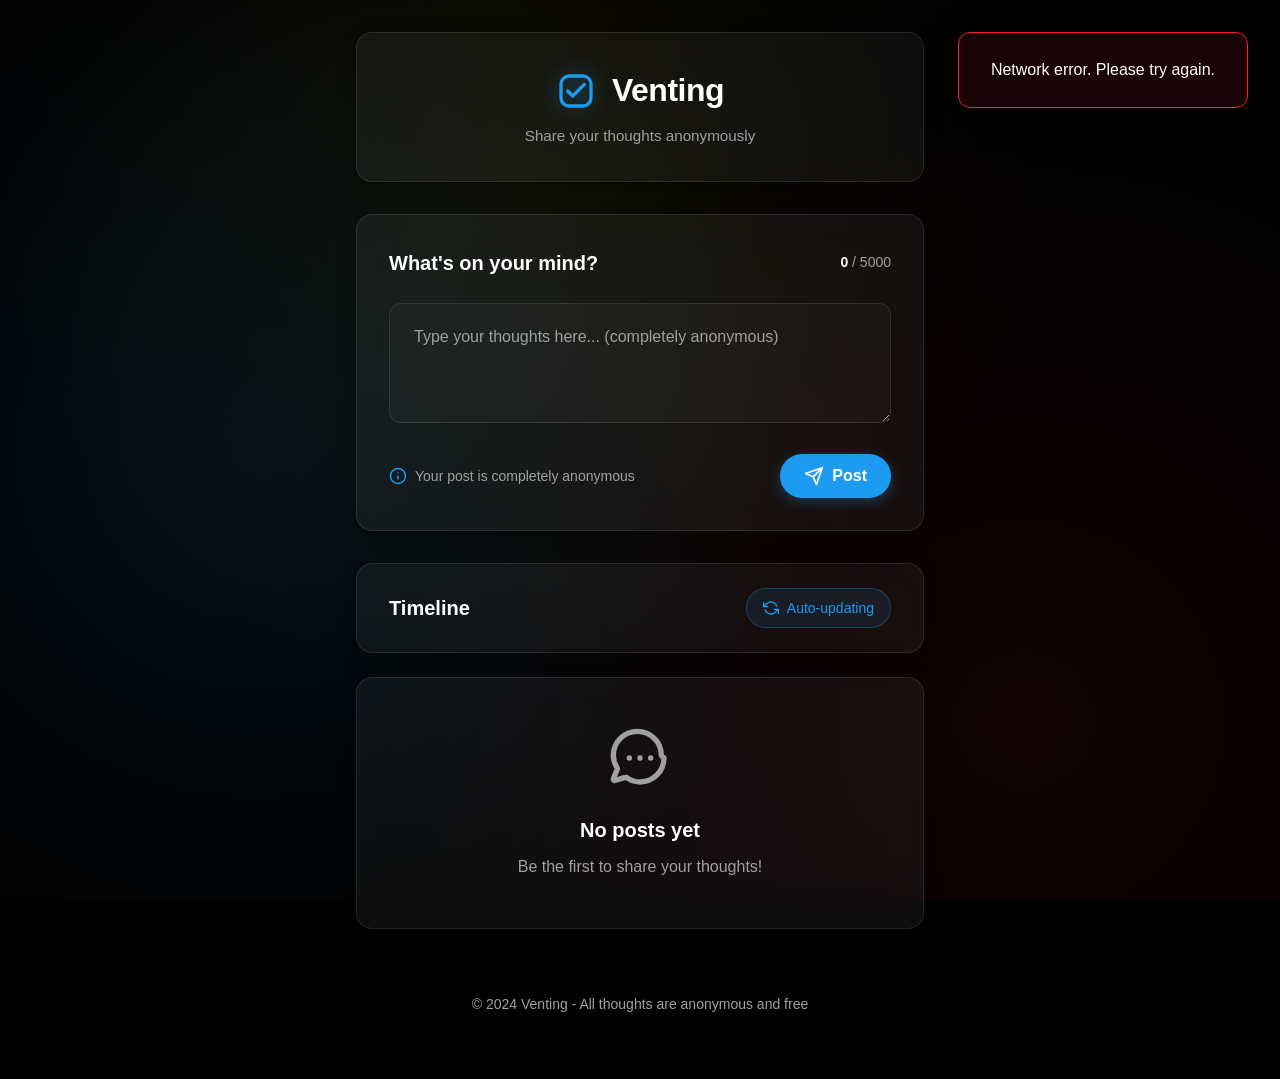
==== index.html @ 0ec2d6d7 "Build anonymous Twitter-like venting platform Implemented a complete anonymous microblogging platfor" ====
<!DOCTYPE html>
<html lang="en">
<head>
    <meta charset="UTF-8">
    <meta name="viewport" content="width=device-width, initial-scale=1.0">
    <meta name="description" content="Anonymous venting platform - Share your thoughts freely and anonymously">
    <title>Venting - Anonymous Thoughts</title>
    <link rel="stylesheet" href="style.css">
</head>
<body>
    <!-- Background gradient overlay -->
    <div class="bg-gradient"></div>

    <!-- Main container -->
    <div class="container">
        <!-- Header -->
        <header class="glass-panel header">
            <div class="header-content">
                <h1 class="logo">
                    <svg class="logo-icon" viewBox="0 0 24 24" fill="none" xmlns="http://www.w3.org/2000/svg">
                        <path d="M21 8V16C21 18.7614 18.7614 21 16 21H8C5.23858 21 3 18.7614 3 16V8C3 5.23858 5.23858 3 8 3H16C18.7614 3 21 5.23858 21 8Z" stroke="currentColor" stroke-width="2"/>
                        <path d="M7 12L10 15L17 8" stroke="currentColor" stroke-width="2" stroke-linecap="round" stroke-linejoin="round"/>
                    </svg>
                    Venting
                </h1>
                <p class="tagline">Share your thoughts anonymously</p>
            </div>
        </header>

        <!-- Post composer -->
        <div class="glass-panel composer">
            <div class="composer-header">
                <h2>What's on your mind?</h2>
                <span class="char-count"><span id="charCount">0</span> / 5000</span>
            </div>
            <textarea
                id="postContent"
                class="post-textarea"
                placeholder="Type your thoughts here... (completely anonymous)"
                maxlength="5000"
            ></textarea>
            <div class="composer-footer">
                <div class="post-info">
                    <svg class="info-icon" viewBox="0 0 24 24" fill="none">
                        <circle cx="12" cy="12" r="10" stroke="currentColor" stroke-width="2"/>
                        <path d="M12 16V12M12 8H12.01" stroke="currentColor" stroke-width="2" stroke-linecap="round"/>
                    </svg>
                    <span>Your post is completely anonymous</span>
                </div>
                <button id="postBtn" class="post-btn">
                    <svg class="btn-icon" viewBox="0 0 24 24" fill="none">
                        <path d="M22 2L11 13M22 2L15 22L11 13M22 2L2 9L11 13" stroke="currentColor" stroke-width="2" stroke-linecap="round" stroke-linejoin="round"/>
                    </svg>
                    Post
                </button>
            </div>
        </div>

        <!-- Timeline -->
        <div class="timeline">
            <div class="timeline-header glass-panel">
                <h2>Timeline</h2>
                <div class="auto-refresh">
                    <div class="refresh-indicator" id="refreshIndicator">
                        <svg class="refresh-icon" viewBox="0 0 24 24" fill="none">
                            <path d="M1 4V10H7M23 20V14H17M20.49 9C19.9828 7.56678 19.1209 6.28536 17.9845 5.27544C16.8482 4.26551 15.4745 3.55976 13.9917 3.22426C12.5089 2.88877 10.9652 2.93108 9.50481 3.34759C8.04437 3.76409 6.70772 4.54095 5.61 5.61L1 10M23 14L18.39 18.39C17.2923 19.4591 15.9556 20.2359 14.4952 20.6524C13.0348 21.0689 11.4911 21.1112 10.0083 20.7757C8.52547 20.4402 7.1518 19.7345 6.01547 18.7246C4.87913 17.7146 4.01717 16.4332 3.51 15" stroke="currentColor" stroke-width="2" stroke-linecap="round" stroke-linejoin="round"/>
                        </svg>
                        <span>Auto-updating</span>
                    </div>
                </div>
            </div>

            <!-- Posts container -->
            <div id="postsContainer" class="posts-container">
                <!-- Loading indicator -->
                <div class="loading" id="loading">
                    <div class="spinner"></div>
                    <p>Loading posts...</p>
                </div>
            </div>

            <!-- Pagination -->
            <div class="pagination glass-panel" id="pagination" style="display: none;">
                <button id="prevBtn" class="pagination-btn">
                    <svg viewBox="0 0 24 24" fill="none">
                        <path d="M15 18L9 12L15 6" stroke="currentColor" stroke-width="2" stroke-linecap="round" stroke-linejoin="round"/>
                    </svg>
                    Previous
                </button>
                <span class="page-info">
                    Page <span id="currentPage">1</span> of <span id="totalPages">1</span>
                </span>
                <button id="nextBtn" class="pagination-btn">
                    Next
                    <svg viewBox="0 0 24 24" fill="none">
                        <path d="M9 18L15 12L9 6" stroke="currentColor" stroke-width="2" stroke-linecap="round" stroke-linejoin="round"/>
                    </svg>
                </button>
            </div>
        </div>

        <!-- Footer -->
        <footer class="footer">
            <p>&copy; 2024 Venting - All thoughts are anonymous and free</p>
        </footer>
    </div>

    <!-- Notification -->
    <div id="notification" class="notification"></div>

    <script src="app.js"></script>
</body>
</html>
---- style.css ----
/* ========================================
   Venting - Anonymous Platform Styles
   Pure Black (#000000) with Glass Effects
   ======================================== */

/* CSS Variables */
:root {
    --color-bg: #000000;
    --color-text: #ffffff;
    --color-text-secondary: #a0a0a0;
    --color-primary: #1d9bf0;
    --color-primary-hover: #1a8cd8;
    --color-success: #00ba7c;
    --color-error: #f4212e;
    --color-warning: #ffd400;

    --glass-bg: rgba(255, 255, 255, 0.05);
    --glass-border: rgba(255, 255, 255, 0.1);
    --glass-hover: rgba(255, 255, 255, 0.08);

    --spacing-xs: 0.5rem;
    --spacing-sm: 1rem;
    --spacing-md: 1.5rem;
    --spacing-lg: 2rem;
    --spacing-xl: 3rem;

    --radius-sm: 8px;
    --radius-md: 12px;
    --radius-lg: 16px;
    --radius-xl: 24px;

    --shadow-sm: 0 2px 8px rgba(0, 0, 0, 0.3);
    --shadow-md: 0 4px 16px rgba(0, 0, 0, 0.4);
    --shadow-lg: 0 8px 32px rgba(0, 0, 0, 0.5);

    --transition: all 0.3s cubic-bezier(0.4, 0, 0.2, 1);
}

/* Reset & Base */
* {
    margin: 0;
    padding: 0;
    box-sizing: border-box;
}

html {
    font-size: 16px;
    scroll-behavior: smooth;
}

body {
    font-family: -apple-system, BlinkMacSystemFont, 'Segoe UI', 'Roboto', 'Oxygen',
        'Ubuntu', 'Cantarell', 'Fira Sans', 'Droid Sans', 'Helvetica Neue', sans-serif;
    -webkit-font-smoothing: antialiased;
    -moz-osx-font-smoothing: grayscale;
    background: var(--color-bg);
    color: var(--color-text);
    line-height: 1.6;
    overflow-x: hidden;
    min-height: 100vh;
}

/* Animated Background Gradient */
.bg-gradient {
    position: fixed;
    top: 0;
    left: 0;
    width: 100%;
    height: 100%;
    z-index: -1;
    background:
        radial-gradient(circle at 20% 50%, rgba(29, 155, 240, 0.1) 0%, transparent 50%),
        radial-gradient(circle at 80% 80%, rgba(244, 33, 46, 0.08) 0%, transparent 50%),
        radial-gradient(circle at 40% 20%, rgba(255, 212, 0, 0.06) 0%, transparent 50%);
    animation: gradientShift 15s ease infinite;
}

@keyframes gradientShift {
    0%, 100% {
        opacity: 1;
    }
    50% {
        opacity: 0.8;
    }
}

/* Container */
.container {
    max-width: 600px;
    margin: 0 auto;
    padding: var(--spacing-lg) var(--spacing-sm);
    position: relative;
    z-index: 1;
}

/* Glass Panel Effect */
.glass-panel {
    background: var(--glass-bg);
    backdrop-filter: blur(20px);
    -webkit-backdrop-filter: blur(20px);
    border: 1px solid var(--glass-border);
    border-radius: var(--radius-lg);
    box-shadow: var(--shadow-md);
    transition: var(--transition);
}

.glass-panel:hover {
    background: var(--glass-hover);
    border-color: rgba(255, 255, 255, 0.15);
}

/* Header */
.header {
    margin-bottom: var(--spacing-lg);
    padding: var(--spacing-lg);
    text-align: center;
}

.header-content {
    display: flex;
    flex-direction: column;
    align-items: center;
    gap: var(--spacing-xs);
}

.logo {
    display: flex;
    align-items: center;
    gap: var(--spacing-sm);
    font-size: 2rem;
    font-weight: 700;
    color: var(--color-text);
    letter-spacing: -0.5px;
}

.logo-icon {
    width: 40px;
    height: 40px;
    color: var(--color-primary);
    filter: drop-shadow(0 0 10px rgba(29, 155, 240, 0.5));
}

.tagline {
    color: var(--color-text-secondary);
    font-size: 0.95rem;
    margin: 0;
}

/* Composer */
.composer {
    margin-bottom: var(--spacing-lg);
    padding: var(--spacing-lg);
}

.composer-header {
    display: flex;
    justify-content: space-between;
    align-items: center;
    margin-bottom: var(--spacing-md);
}

.composer-header h2 {
    font-size: 1.25rem;
    font-weight: 600;
}

.char-count {
    font-size: 0.875rem;
    color: var(--color-text-secondary);
    font-variant-numeric: tabular-nums;
}

.char-count #charCount {
    color: var(--color-text);
    font-weight: 600;
}

.post-textarea {
    width: 100%;
    min-height: 120px;
    padding: var(--spacing-md);
    background: rgba(255, 255, 255, 0.03);
    border: 1px solid var(--glass-border);
    border-radius: var(--radius-md);
    color: var(--color-text);
    font-size: 1rem;
    font-family: inherit;
    resize: vertical;
    transition: var(--transition);
    margin-bottom: var(--spacing-md);
}

.post-textarea:focus {
    outline: none;
    border-color: var(--color-primary);
    background: rgba(255, 255, 255, 0.05);
    box-shadow: 0 0 0 3px rgba(29, 155, 240, 0.1);
}

.post-textarea::placeholder {
    color: var(--color-text-secondary);
}

.composer-footer {
    display: flex;
    justify-content: space-between;
    align-items: center;
    gap: var(--spacing-sm);
}

.post-info {
    display: flex;
    align-items: center;
    gap: var(--spacing-xs);
    color: var(--color-text-secondary);
    font-size: 0.875rem;
}

.info-icon {
    width: 18px;
    height: 18px;
    color: var(--color-primary);
}

.post-btn {
    display: flex;
    align-items: center;
    gap: var(--spacing-xs);
    padding: 0.75rem 1.5rem;
    background: var(--color-primary);
    color: white;
    border: none;
    border-radius: var(--radius-xl);
    font-size: 1rem;
    font-weight: 600;
    cursor: pointer;
    transition: var(--transition);
    box-shadow: 0 4px 14px rgba(29, 155, 240, 0.3);
}

.post-btn:hover:not(:disabled) {
    background: var(--color-primary-hover);
    transform: translateY(-2px);
    box-shadow: 0 6px 20px rgba(29, 155, 240, 0.4);
}

.post-btn:active:not(:disabled) {
    transform: translateY(0);
}

.post-btn:disabled {
    opacity: 0.5;
    cursor: not-allowed;
}

.btn-icon {
    width: 20px;
    height: 20px;
}

/* Timeline */
.timeline {
    margin-bottom: var(--spacing-lg);
}

.timeline-header {
    display: flex;
    justify-content: space-between;
    align-items: center;
    padding: var(--spacing-md) var(--spacing-lg);
    margin-bottom: var(--spacing-md);
}

.timeline-header h2 {
    font-size: 1.25rem;
    font-weight: 600;
}

.auto-refresh {
    display: flex;
    align-items: center;
}

.refresh-indicator {
    display: flex;
    align-items: center;
    gap: var(--spacing-xs);
    padding: 0.5rem 1rem;
    background: rgba(29, 155, 240, 0.1);
    border: 1px solid rgba(29, 155, 240, 0.3);
    border-radius: var(--radius-xl);
    font-size: 0.875rem;
    color: var(--color-primary);
}

.refresh-icon {
    width: 16px;
    height: 16px;
    animation: rotate 2s linear infinite;
}

@keyframes rotate {
    from {
        transform: rotate(0deg);
    }
    to {
        transform: rotate(360deg);
    }
}

/* Posts Container */
.posts-container {
    display: flex;
    flex-direction: column;
    gap: var(--spacing-md);
}

/* Post Card */
.post-card {
    padding: var(--spacing-lg);
    animation: slideIn 0.4s cubic-bezier(0.4, 0, 0.2, 1);
}

@keyframes slideIn {
    from {
        opacity: 0;
        transform: translateY(20px);
    }
    to {
        opacity: 1;
        transform: translateY(0);
    }
}

.post-header {
    display: flex;
    align-items: center;
    gap: var(--spacing-sm);
    margin-bottom: var(--spacing-md);
}

.post-avatar {
    width: 48px;
    height: 48px;
    border-radius: 50%;
    background: linear-gradient(135deg, var(--color-primary), var(--color-success));
    display: flex;
    align-items: center;
    justify-content: center;
    font-weight: 700;
    font-size: 1.25rem;
    box-shadow: 0 4px 12px rgba(29, 155, 240, 0.3);
}

.post-meta {
    flex: 1;
}

.post-author {
    font-weight: 600;
    font-size: 1rem;
    color: var(--color-text);
}

.post-time {
    font-size: 0.875rem;
    color: var(--color-text-secondary);
}

.post-content {
    font-size: 1rem;
    line-height: 1.6;
    color: var(--color-text);
    white-space: pre-wrap;
    word-wrap: break-word;
}

/* Loading */
.loading {
    display: flex;
    flex-direction: column;
    align-items: center;
    justify-content: center;
    padding: var(--spacing-xl);
    gap: var(--spacing-md);
}

.spinner {
    width: 48px;
    height: 48px;
    border: 4px solid rgba(255, 255, 255, 0.1);
    border-top-color: var(--color-primary);
    border-radius: 50%;
    animation: spin 1s linear infinite;
}

@keyframes spin {
    to {
        transform: rotate(360deg);
    }
}

.loading p {
    color: var(--color-text-secondary);
}

/* Empty State */
.empty-state {
    display: flex;
    flex-direction: column;
    align-items: center;
    justify-content: center;
    padding: var(--spacing-xl);
    text-align: center;
}

.empty-icon {
    width: 64px;
    height: 64px;
    color: var(--color-text-secondary);
    margin-bottom: var(--spacing-md);
}

.empty-state h3 {
    font-size: 1.25rem;
    margin-bottom: var(--spacing-xs);
    color: var(--color-text);
}

.empty-state p {
    color: var(--color-text-secondary);
}

/* Pagination */
.pagination {
    display: flex;
    justify-content: space-between;
    align-items: center;
    padding: var(--spacing-md) var(--spacing-lg);
    margin-top: var(--spacing-lg);
}

.pagination-btn {
    display: flex;
    align-items: center;
    gap: var(--spacing-xs);
    padding: 0.625rem 1.25rem;
    background: var(--glass-bg);
    border: 1px solid var(--glass-border);
    border-radius: var(--radius-xl);
    color: var(--color-text);
    font-size: 0.875rem;
    font-weight: 500;
    cursor: pointer;
    transition: var(--transition);
}

.pagination-btn svg {
    width: 18px;
    height: 18px;
}

.pagination-btn:hover:not(:disabled) {
    background: var(--glass-hover);
    border-color: var(--color-primary);
    color: var(--color-primary);
}

.pagination-btn:disabled {
    opacity: 0.4;
    cursor: not-allowed;
}

.page-info {
    font-size: 0.875rem;
    color: var(--color-text-secondary);
}

.page-info span {
    color: var(--color-text);
    font-weight: 600;
}

/* Footer */
.footer {
    text-align: center;
    padding: var(--spacing-lg);
    color: var(--color-text-secondary);
    font-size: 0.875rem;
}

/* Notification */
.notification {
    position: fixed;
    top: var(--spacing-lg);
    right: var(--spacing-lg);
    padding: var(--spacing-md) var(--spacing-lg);
    background: var(--glass-bg);
    backdrop-filter: blur(20px);
    -webkit-backdrop-filter: blur(20px);
    border: 1px solid var(--glass-border);
    border-radius: var(--radius-md);
    box-shadow: var(--shadow-lg);
    color: var(--color-text);
    font-weight: 500;
    z-index: 1000;
    opacity: 0;
    transform: translateX(400px);
    transition: var(--transition);
    max-width: 320px;
}

.notification.show {
    opacity: 1;
    transform: translateX(0);
}

.notification.success {
    border-color: var(--color-success);
    background: rgba(0, 186, 124, 0.1);
}

.notification.error {
    border-color: var(--color-error);
    background: rgba(244, 33, 46, 0.1);
}

/* Responsive Design */
@media (max-width: 640px) {
    :root {
        font-size: 14px;
    }

    .container {
        padding: var(--spacing-md) var(--spacing-xs);
    }

    .composer,
    .glass-panel {
        padding: var(--spacing-md);
    }

    .composer-footer {
        flex-direction: column;
        align-items: stretch;
    }

    .post-info {
        justify-content: center;
    }

    .post-btn {
        width: 100%;
        justify-content: center;
    }

    .pagination {
        flex-direction: column;
        gap: var(--spacing-sm);
    }

    .pagination-btn {
        width: 100%;
        justify-content: center;
    }

    .notification {
        right: var(--spacing-xs);
        left: var(--spacing-xs);
        max-width: none;
    }
}

/* Scrollbar Styling */
::-webkit-scrollbar {
    width: 8px;
}

::-webkit-scrollbar-track {
    background: rgba(255, 255, 255, 0.05);
}

::-webkit-scrollbar-thumb {
    background: rgba(255, 255, 255, 0.2);
    border-radius: 4px;
}

::-webkit-scrollbar-thumb:hover {
    background: rgba(255, 255, 255, 0.3);
}

/* Selection */
::selection {
    background: rgba(29, 155, 240, 0.3);
    color: var(--color-text);
}
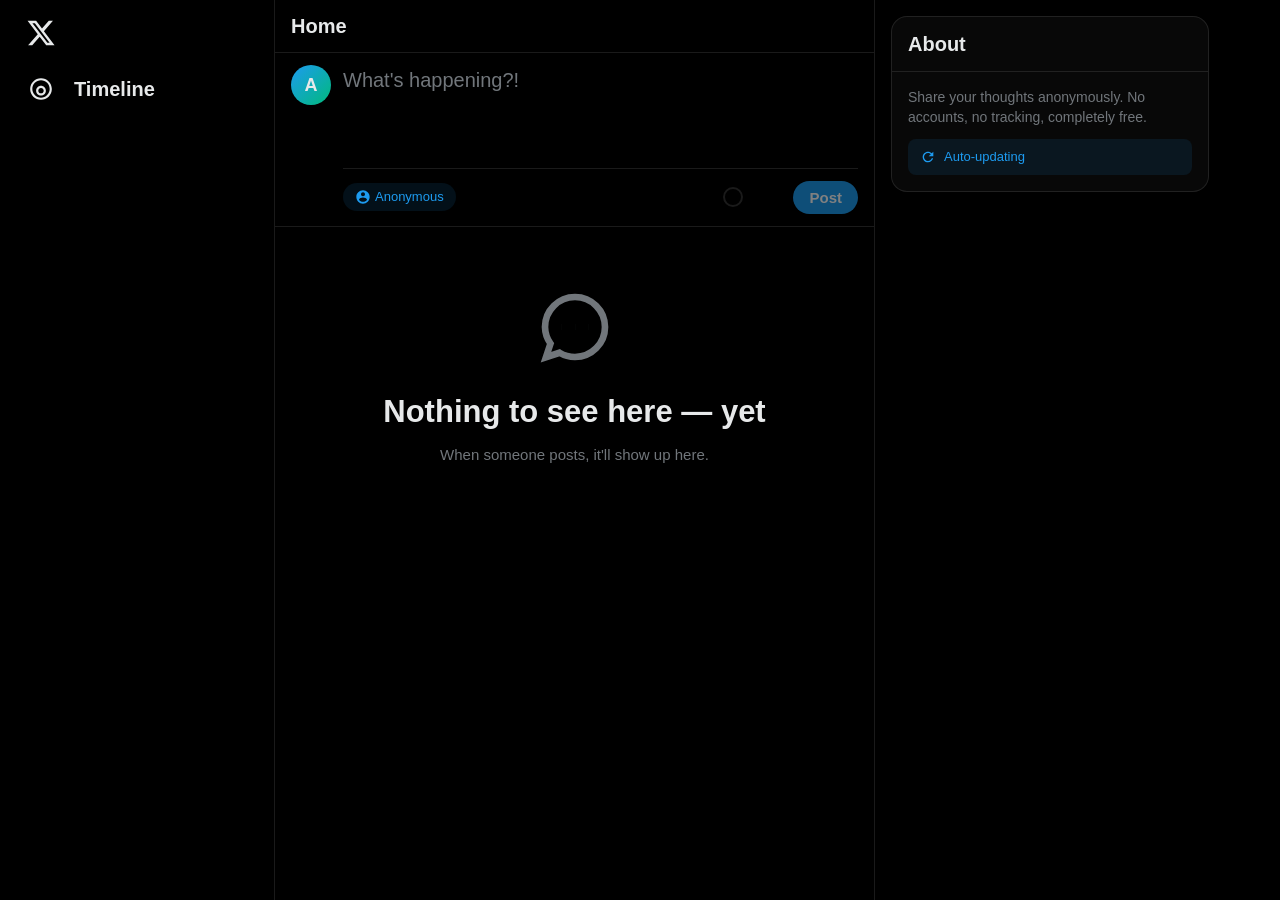
==== commit 2006fddf: "Redesign UI to match Twitter/X layout Complete UI overhaul to closely resemble Twitter/X interface: " ====
--- a/index.html
+++ b/index.html
@@ -4,105 +4,115 @@
     <meta charset="UTF-8">
     <meta name="viewport" content="width=device-width, initial-scale=1.0">
     <meta name="description" content="Anonymous venting platform - Share your thoughts freely and anonymously">
-    <title>Venting - Anonymous Thoughts</title>
+    <title>Venting</title>
     <link rel="stylesheet" href="style.css">
 </head>
 <body>
-    <!-- Background gradient overlay -->
-    <div class="bg-gradient"></div>
+    <!-- Main Layout -->
+    <div class="layout">
+        <!-- Left Sidebar -->
+        <aside class="sidebar">
+            <div class="sidebar-content">
+                <div class="logo">
+                    <svg viewBox="0 0 24 24" fill="currentColor">
+                        <path d="M18.244 2.25h3.308l-7.227 8.26 8.502 11.24H16.17l-5.214-6.817L4.99 21.75H1.68l7.73-8.835L1.254 2.25H8.08l4.713 6.231zm-1.161 17.52h1.833L7.084 4.126H5.117z"/>
+                    </svg>
+                </div>
+                <nav class="nav">
+                    <a href="#" class="nav-item active">
+                        <svg viewBox="0 0 24 24" fill="currentColor">
+                            <path d="M12 9c-2.49 0-4.5 2.01-4.5 4.5S9.51 18 12 18s4.5-2.01 4.5-4.5S14.49 9 12 9zm0 7c-1.38 0-2.5-1.12-2.5-2.5S10.62 11 12 11s2.5 1.12 2.5 2.5S13.38 16 12 16z"/><path d="M12 2C6.48 2 2 6.48 2 12s4.48 10 10 10 10-4.48 10-10S17.52 2 12 2zm0 18c-4.41 0-8-3.59-8-8s3.59-8 8-8 8 3.59 8 8-3.59 8-8 8z"/>
+                        </svg>
+                        <span>Timeline</span>
+                    </a>
+                </nav>
+            </div>
+        </aside>
 
-    <!-- Main container -->
-    <div class="container">
-        <!-- Header -->
-        <header class="glass-panel header">
-            <div class="header-content">
-                <h1 class="logo">
-                    <svg class="logo-icon" viewBox="0 0 24 24" fill="none" xmlns="http://www.w3.org/2000/svg">
-                        <path d="M21 8V16C21 18.7614 18.7614 21 16 21H8C5.23858 21 3 18.7614 3 16V8C3 5.23858 5.23858 3 8 3H16C18.7614 3 21 5.23858 21 8Z" stroke="currentColor" stroke-width="2"/>
-                        <path d="M7 12L10 15L17 8" stroke="currentColor" stroke-width="2" stroke-linecap="round" stroke-linejoin="round"/>
+        <!-- Main Content -->
+        <main class="main">
+            <!-- Header -->
+            <div class="main-header">
+                <h1>Home</h1>
+            </div>
+
+            <!-- Compose -->
+            <div class="compose">
+                <div class="compose-avatar">
+                    <div class="avatar">A</div>
+                </div>
+                <div class="compose-content">
+                    <textarea
+                        id="postContent"
+                        placeholder="What's happening?!"
+                        maxlength="5000"
+                    ></textarea>
+                    <div class="compose-footer">
+                        <div class="compose-actions">
+                            <span class="anonymous-badge">
+                                <svg viewBox="0 0 24 24" fill="currentColor">
+                                    <path d="M12 2C6.48 2 2 6.48 2 12s4.48 10 10 10 10-4.48 10-10S17.52 2 12 2zm0 3c1.66 0 3 1.34 3 3s-1.34 3-3 3-3-1.34-3-3 1.34-3 3-3zm0 14.2c-2.5 0-4.71-1.28-6-3.22.03-1.99 4-3.08 6-3.08 1.99 0 5.97 1.09 6 3.08-1.29 1.94-3.5 3.22-6 3.22z"/>
+                                </svg>
+                                Anonymous
+                            </span>
+                        </div>
+                        <div class="compose-submit">
+                            <span class="char-counter">
+                                <svg class="circle-progress" viewBox="0 0 20 20">
+                                    <circle class="circle-bg" cx="10" cy="10" r="9"></circle>
+                                    <circle class="circle-bar" cx="10" cy="10" r="9" id="progressCircle"></circle>
+                                </svg>
+                                <span id="charCount" class="count-text"></span>
+                            </span>
+                            <button id="postBtn" class="post-btn" disabled>Post</button>
+                        </div>
+                    </div>
+                </div>
+            </div>
+
+            <!-- Timeline -->
+            <div id="postsContainer" class="posts">
+                <!-- Loading -->
+                <div class="loading" id="loading">
+                    <div class="spinner"></div>
+                </div>
+            </div>
+
+            <!-- Pagination -->
+            <div class="pagination" id="pagination" style="display: none;">
+                <button id="prevBtn" class="pagination-btn" disabled>
+                    <svg viewBox="0 0 24 24" fill="currentColor">
+                        <path d="M15.41 7.41L14 6l-6 6 6 6 1.41-1.41L10.83 12z"/>
                     </svg>
-                    Venting
-                </h1>
-                <p class="tagline">Share your thoughts anonymously</p>
-            </div>
-        </header>
-
-        <!-- Post composer -->
-        <div class="glass-panel composer">
-            <div class="composer-header">
-                <h2>What's on your mind?</h2>
-                <span class="char-count"><span id="charCount">0</span> / 5000</span>
-            </div>
-            <textarea
-                id="postContent"
-                class="post-textarea"
-                placeholder="Type your thoughts here... (completely anonymous)"
-                maxlength="5000"
-            ></textarea>
-            <div class="composer-footer">
-                <div class="post-info">
-                    <svg class="info-icon" viewBox="0 0 24 24" fill="none">
-                        <circle cx="12" cy="12" r="10" stroke="currentColor" stroke-width="2"/>
-                        <path d="M12 16V12M12 8H12.01" stroke="currentColor" stroke-width="2" stroke-linecap="round"/>
+                    Previous
+                </button>
+                <span class="page-info">
+                    <span id="currentPage">1</span> / <span id="totalPages">1</span>
+                </span>
+                <button id="nextBtn" class="pagination-btn">
+                    Next
+                    <svg viewBox="0 0 24 24" fill="currentColor">
+                        <path d="M10 6L8.59 7.41 13.17 12l-4.58 4.59L10 18l6-6z"/>
                     </svg>
-                    <span>Your post is completely anonymous</span>
-                </div>
-                <button id="postBtn" class="post-btn">
-                    <svg class="btn-icon" viewBox="0 0 24 24" fill="none">
-                        <path d="M22 2L11 13M22 2L15 22L11 13M22 2L2 9L11 13" stroke="currentColor" stroke-width="2" stroke-linecap="round" stroke-linejoin="round"/>
-                    </svg>
-                    Post
                 </button>
             </div>
-        </div>
+        </main>
 
-        <!-- Timeline -->
-        <div class="timeline">
-            <div class="timeline-header glass-panel">
-                <h2>Timeline</h2>
-                <div class="auto-refresh">
-                    <div class="refresh-indicator" id="refreshIndicator">
-                        <svg class="refresh-icon" viewBox="0 0 24 24" fill="none">
-                            <path d="M1 4V10H7M23 20V14H17M20.49 9C19.9828 7.56678 19.1209 6.28536 17.9845 5.27544C16.8482 4.26551 15.4745 3.55976 13.9917 3.22426C12.5089 2.88877 10.9652 2.93108 9.50481 3.34759C8.04437 3.76409 6.70772 4.54095 5.61 5.61L1 10M23 14L18.39 18.39C17.2923 19.4591 15.9556 20.2359 14.4952 20.6524C13.0348 21.0689 11.4911 21.1112 10.0083 20.7757C8.52547 20.4402 7.1518 19.7345 6.01547 18.7246C4.87913 17.7146 4.01717 16.4332 3.51 15" stroke="currentColor" stroke-width="2" stroke-linecap="round" stroke-linejoin="round"/>
+        <!-- Right Sidebar -->
+        <aside class="widgets">
+            <div class="widget">
+                <div class="widget-header">About</div>
+                <div class="widget-content">
+                    <p>Share your thoughts anonymously. No accounts, no tracking, completely free.</p>
+                    <div class="auto-refresh-indicator">
+                        <svg class="refresh-icon" viewBox="0 0 24 24" fill="currentColor">
+                            <path d="M17.65 6.35C16.2 4.9 14.21 4 12 4c-4.42 0-7.99 3.58-7.99 8s3.57 8 7.99 8c3.73 0 6.84-2.55 7.73-6h-2.08c-.82 2.33-3.04 4-5.65 4-3.31 0-6-2.69-6-6s2.69-6 6-6c1.66 0 3.14.69 4.22 1.78L13 11h7V4l-2.35 2.35z"/>
                         </svg>
                         <span>Auto-updating</span>
                     </div>
                 </div>
             </div>
-
-            <!-- Posts container -->
-            <div id="postsContainer" class="posts-container">
-                <!-- Loading indicator -->
-                <div class="loading" id="loading">
-                    <div class="spinner"></div>
-                    <p>Loading posts...</p>
-                </div>
-            </div>
-
-            <!-- Pagination -->
-            <div class="pagination glass-panel" id="pagination" style="display: none;">
-                <button id="prevBtn" class="pagination-btn">
-                    <svg viewBox="0 0 24 24" fill="none">
-                        <path d="M15 18L9 12L15 6" stroke="currentColor" stroke-width="2" stroke-linecap="round" stroke-linejoin="round"/>
-                    </svg>
-                    Previous
-                </button>
-                <span class="page-info">
-                    Page <span id="currentPage">1</span> of <span id="totalPages">1</span>
-                </span>
-                <button id="nextBtn" class="pagination-btn">
-                    Next
-                    <svg viewBox="0 0 24 24" fill="none">
-                        <path d="M9 18L15 12L9 6" stroke="currentColor" stroke-width="2" stroke-linecap="round" stroke-linejoin="round"/>
-                    </svg>
-                </button>
-            </div>
-        </div>
-
-        <!-- Footer -->
-        <footer class="footer">
-            <p>&copy; 2024 Venting - All thoughts are anonymous and free</p>
-        </footer>
+        </aside>
     </div>
 
     <!-- Notification -->
--- a/style.css
+++ b/style.css
@@ -1,251 +1,285 @@
 /* ========================================
-   Venting - Anonymous Platform Styles
+   Venting - Twitter/X Clone Styles
    Pure Black (#000000) with Glass Effects
    ======================================== */
 
-/* CSS Variables */
-:root {
-    --color-bg: #000000;
-    --color-text: #ffffff;
-    --color-text-secondary: #a0a0a0;
-    --color-primary: #1d9bf0;
-    --color-primary-hover: #1a8cd8;
-    --color-success: #00ba7c;
-    --color-error: #f4212e;
-    --color-warning: #ffd400;
-
-    --glass-bg: rgba(255, 255, 255, 0.05);
-    --glass-border: rgba(255, 255, 255, 0.1);
-    --glass-hover: rgba(255, 255, 255, 0.08);
-
-    --spacing-xs: 0.5rem;
-    --spacing-sm: 1rem;
-    --spacing-md: 1.5rem;
-    --spacing-lg: 2rem;
-    --spacing-xl: 3rem;
-
-    --radius-sm: 8px;
-    --radius-md: 12px;
-    --radius-lg: 16px;
-    --radius-xl: 24px;
-
-    --shadow-sm: 0 2px 8px rgba(0, 0, 0, 0.3);
-    --shadow-md: 0 4px 16px rgba(0, 0, 0, 0.4);
-    --shadow-lg: 0 8px 32px rgba(0, 0, 0, 0.5);
-
-    --transition: all 0.3s cubic-bezier(0.4, 0, 0.2, 1);
-}
-
-/* Reset & Base */
 * {
     margin: 0;
     padding: 0;
     box-sizing: border-box;
 }
 
-html {
-    font-size: 16px;
-    scroll-behavior: smooth;
-}
-
-body {
-    font-family: -apple-system, BlinkMacSystemFont, 'Segoe UI', 'Roboto', 'Oxygen',
-        'Ubuntu', 'Cantarell', 'Fira Sans', 'Droid Sans', 'Helvetica Neue', sans-serif;
-    -webkit-font-smoothing: antialiased;
-    -moz-osx-font-smoothing: grayscale;
-    background: var(--color-bg);
-    color: var(--color-text);
-    line-height: 1.6;
+:root {
+    --bg-primary: #000000;
+    --bg-secondary: rgba(255, 255, 255, 0.03);
+    --border-color: rgba(255, 255, 255, 0.1);
+    --text-primary: #e7e9ea;
+    --text-secondary: #71767b;
+    --accent: #1d9bf0;
+    --accent-hover: #1a8cd8;
+    --hover-bg: rgba(255, 255, 255, 0.05);
+}
+
+html, body {
+    font-family: -apple-system, BlinkMacSystemFont, "Segoe UI", Roboto, Helvetica, Arial, sans-serif;
+    font-size: 15px;
+    background: var(--bg-primary);
+    color: var(--text-primary);
+    line-height: 1.5;
     overflow-x: hidden;
+}
+
+/* ========================================
+   LAYOUT
+   ======================================== */
+
+.layout {
+    display: flex;
     min-height: 100vh;
-}
-
-/* Animated Background Gradient */
-.bg-gradient {
-    position: fixed;
+    max-width: 1280px;
+    margin: 0 auto;
+}
+
+/* ========================================
+   LEFT SIDEBAR
+   ======================================== */
+
+.sidebar {
+    width: 275px;
+    padding: 0 12px;
+    position: sticky;
     top: 0;
-    left: 0;
-    width: 100%;
-    height: 100%;
-    z-index: -1;
-    background:
-        radial-gradient(circle at 20% 50%, rgba(29, 155, 240, 0.1) 0%, transparent 50%),
-        radial-gradient(circle at 80% 80%, rgba(244, 33, 46, 0.08) 0%, transparent 50%),
-        radial-gradient(circle at 40% 20%, rgba(255, 212, 0, 0.06) 0%, transparent 50%);
-    animation: gradientShift 15s ease infinite;
-}
-
-@keyframes gradientShift {
-    0%, 100% {
-        opacity: 1;
-    }
-    50% {
-        opacity: 0.8;
-    }
-}
-
-/* Container */
-.container {
+    height: 100vh;
+    display: flex;
+    flex-direction: column;
+    border-right: 1px solid var(--border-color);
+}
+
+.sidebar-content {
+    padding: 4px 0;
+}
+
+.logo {
+    width: 50px;
+    height: 50px;
+    display: flex;
+    align-items: center;
+    justify-content: center;
+    border-radius: 50%;
+    margin: 4px;
+    transition: background-color 0.2s;
+}
+
+.logo:hover {
+    background: var(--hover-bg);
+}
+
+.logo svg {
+    width: 30px;
+    height: 30px;
+    color: var(--text-primary);
+}
+
+.nav {
+    margin-top: 4px;
+}
+
+.nav-item {
+    display: flex;
+    align-items: center;
+    padding: 12px 16px;
+    margin: 2px 0;
+    border-radius: 9999px;
+    text-decoration: none;
+    color: var(--text-primary);
+    font-size: 20px;
+    font-weight: 400;
+    transition: background-color 0.2s;
+    cursor: pointer;
+}
+
+.nav-item:hover {
+    background: var(--hover-bg);
+}
+
+.nav-item svg {
+    width: 26px;
+    height: 26px;
+    margin-right: 20px;
+}
+
+.nav-item.active {
+    font-weight: 700;
+}
+
+/* ========================================
+   MAIN CONTENT
+   ======================================== */
+
+.main {
+    flex: 1;
     max-width: 600px;
-    margin: 0 auto;
-    padding: var(--spacing-lg) var(--spacing-sm);
-    position: relative;
-    z-index: 1;
-}
-
-/* Glass Panel Effect */
-.glass-panel {
-    background: var(--glass-bg);
-    backdrop-filter: blur(20px);
-    -webkit-backdrop-filter: blur(20px);
-    border: 1px solid var(--glass-border);
-    border-radius: var(--radius-lg);
-    box-shadow: var(--shadow-md);
-    transition: var(--transition);
-}
-
-.glass-panel:hover {
-    background: var(--glass-hover);
-    border-color: rgba(255, 255, 255, 0.15);
-}
-
-/* Header */
-.header {
-    margin-bottom: var(--spacing-lg);
-    padding: var(--spacing-lg);
-    text-align: center;
-}
-
-.header-content {
-    display: flex;
-    flex-direction: column;
-    align-items: center;
-    gap: var(--spacing-xs);
-}
-
-.logo {
-    display: flex;
-    align-items: center;
-    gap: var(--spacing-sm);
-    font-size: 2rem;
+    border-right: 1px solid var(--border-color);
+    min-height: 100vh;
+}
+
+.main-header {
+    position: sticky;
+    top: 0;
+    background: rgba(0, 0, 0, 0.65);
+    backdrop-filter: blur(12px);
+    -webkit-backdrop-filter: blur(12px);
+    border-bottom: 1px solid var(--border-color);
+    padding: 0 16px;
+    height: 53px;
+    display: flex;
+    align-items: center;
+    z-index: 10;
+}
+
+.main-header h1 {
+    font-size: 20px;
     font-weight: 700;
-    color: var(--color-text);
-    letter-spacing: -0.5px;
-}
-
-.logo-icon {
+}
+
+/* ========================================
+   COMPOSE
+   ======================================== */
+
+.compose {
+    display: flex;
+    padding: 12px 16px;
+    border-bottom: 1px solid var(--border-color);
+    gap: 12px;
+}
+
+.compose-avatar .avatar {
     width: 40px;
     height: 40px;
-    color: var(--color-primary);
-    filter: drop-shadow(0 0 10px rgba(29, 155, 240, 0.5));
-}
-
-.tagline {
-    color: var(--color-text-secondary);
-    font-size: 0.95rem;
-    margin: 0;
-}
-
-/* Composer */
-.composer {
-    margin-bottom: var(--spacing-lg);
-    padding: var(--spacing-lg);
-}
-
-.composer-header {
-    display: flex;
+    border-radius: 50%;
+    background: linear-gradient(135deg, #1d9bf0, #00ba7c);
+    display: flex;
+    align-items: center;
+    justify-content: center;
+    font-weight: 600;
+    font-size: 18px;
+}
+
+.compose-content {
+    flex: 1;
+    padding-top: 4px;
+}
+
+.compose-content textarea {
+    width: 100%;
+    background: transparent;
+    border: none;
+    outline: none;
+    color: var(--text-primary);
+    font-size: 20px;
+    font-family: inherit;
+    resize: none;
+    min-height: 80px;
+}
+
+.compose-content textarea::placeholder {
+    color: var(--text-secondary);
+}
+
+.compose-footer {
+    display: flex;
+    align-items: center;
     justify-content: space-between;
-    align-items: center;
-    margin-bottom: var(--spacing-md);
-}
-
-.composer-header h2 {
-    font-size: 1.25rem;
-    font-weight: 600;
-}
-
-.char-count {
-    font-size: 0.875rem;
-    color: var(--color-text-secondary);
-    font-variant-numeric: tabular-nums;
-}
-
-.char-count #charCount {
-    color: var(--color-text);
-    font-weight: 600;
-}
-
-.post-textarea {
-    width: 100%;
-    min-height: 120px;
-    padding: var(--spacing-md);
-    background: rgba(255, 255, 255, 0.03);
-    border: 1px solid var(--glass-border);
-    border-radius: var(--radius-md);
-    color: var(--color-text);
-    font-size: 1rem;
-    font-family: inherit;
-    resize: vertical;
-    transition: var(--transition);
-    margin-bottom: var(--spacing-md);
-}
-
-.post-textarea:focus {
-    outline: none;
-    border-color: var(--color-primary);
-    background: rgba(255, 255, 255, 0.05);
-    box-shadow: 0 0 0 3px rgba(29, 155, 240, 0.1);
-}
-
-.post-textarea::placeholder {
-    color: var(--color-text-secondary);
-}
-
-.composer-footer {
-    display: flex;
-    justify-content: space-between;
-    align-items: center;
-    gap: var(--spacing-sm);
-}
-
-.post-info {
-    display: flex;
-    align-items: center;
-    gap: var(--spacing-xs);
-    color: var(--color-text-secondary);
-    font-size: 0.875rem;
-}
-
-.info-icon {
-    width: 18px;
-    height: 18px;
-    color: var(--color-primary);
+    margin-top: 12px;
+    padding-top: 12px;
+    border-top: 1px solid var(--border-color);
+}
+
+.compose-actions {
+    display: flex;
+    align-items: center;
+    gap: 4px;
+}
+
+.anonymous-badge {
+    display: flex;
+    align-items: center;
+    gap: 4px;
+    padding: 4px 12px;
+    background: rgba(29, 155, 240, 0.1);
+    border-radius: 9999px;
+    color: var(--accent);
+    font-size: 13px;
+    font-weight: 500;
+}
+
+.anonymous-badge svg {
+    width: 16px;
+    height: 16px;
+}
+
+.compose-submit {
+    display: flex;
+    align-items: center;
+    gap: 12px;
+}
+
+.char-counter {
+    display: flex;
+    align-items: center;
+    gap: 8px;
+}
+
+.circle-progress {
+    width: 20px;
+    height: 20px;
+    transform: rotate(-90deg);
+}
+
+.circle-bg {
+    fill: none;
+    stroke: rgba(255, 255, 255, 0.1);
+    stroke-width: 2;
+}
+
+.circle-bar {
+    fill: none;
+    stroke: var(--accent);
+    stroke-width: 2;
+    stroke-dasharray: 56.5;
+    stroke-dashoffset: 56.5;
+    transition: stroke-dashoffset 0.3s, stroke 0.3s;
+}
+
+.count-text {
+    font-size: 13px;
+    color: var(--text-secondary);
+    min-width: 30px;
+    text-align: right;
+}
+
+.count-text.warning {
+    color: #ffd400;
+}
+
+.count-text.error {
+    color: #f4212e;
 }
 
 .post-btn {
-    display: flex;
-    align-items: center;
-    gap: var(--spacing-xs);
-    padding: 0.75rem 1.5rem;
-    background: var(--color-primary);
+    padding: 8px 16px;
+    background: var(--accent);
     color: white;
     border: none;
-    border-radius: var(--radius-xl);
-    font-size: 1rem;
-    font-weight: 600;
+    border-radius: 9999px;
+    font-size: 15px;
+    font-weight: 700;
     cursor: pointer;
-    transition: var(--transition);
-    box-shadow: 0 4px 14px rgba(29, 155, 240, 0.3);
+    transition: background-color 0.2s;
 }
 
 .post-btn:hover:not(:disabled) {
-    background: var(--color-primary-hover);
-    transform: translateY(-2px);
-    box-shadow: 0 6px 20px rgba(29, 155, 240, 0.4);
-}
-
-.post-btn:active:not(:disabled) {
-    transform: translateY(0);
+    background: var(--accent-hover);
 }
 
 .post-btn:disabled {
@@ -253,44 +287,126 @@
     cursor: not-allowed;
 }
 
-.btn-icon {
-    width: 20px;
-    height: 20px;
-}
-
-/* Timeline */
-.timeline {
-    margin-bottom: var(--spacing-lg);
-}
-
-.timeline-header {
-    display: flex;
-    justify-content: space-between;
-    align-items: center;
-    padding: var(--spacing-md) var(--spacing-lg);
-    margin-bottom: var(--spacing-md);
-}
-
-.timeline-header h2 {
-    font-size: 1.25rem;
+/* ========================================
+   POSTS
+   ======================================== */
+
+.posts {
+    min-height: 400px;
+}
+
+.post {
+    display: flex;
+    padding: 12px 16px;
+    border-bottom: 1px solid var(--border-color);
+    gap: 12px;
+    transition: background-color 0.2s;
+    cursor: pointer;
+}
+
+.post:hover {
+    background: var(--bg-secondary);
+}
+
+.post-avatar .avatar {
+    width: 40px;
+    height: 40px;
+    border-radius: 50%;
+    display: flex;
+    align-items: center;
+    justify-content: center;
     font-weight: 600;
-}
-
-.auto-refresh {
-    display: flex;
-    align-items: center;
-}
-
-.refresh-indicator {
-    display: flex;
-    align-items: center;
-    gap: var(--spacing-xs);
-    padding: 0.5rem 1rem;
+    font-size: 18px;
+}
+
+.post-body {
+    flex: 1;
+    min-width: 0;
+}
+
+.post-header {
+    display: flex;
+    align-items: baseline;
+    gap: 4px;
+    margin-bottom: 2px;
+}
+
+.post-author {
+    font-weight: 700;
+    font-size: 15px;
+}
+
+.post-username {
+    color: var(--text-secondary);
+    font-size: 15px;
+}
+
+.post-separator {
+    color: var(--text-secondary);
+    padding: 0 2px;
+}
+
+.post-time {
+    color: var(--text-secondary);
+    font-size: 15px;
+}
+
+.post-time:hover {
+    text-decoration: underline;
+}
+
+.post-content {
+    font-size: 15px;
+    line-height: 20px;
+    white-space: pre-wrap;
+    word-wrap: break-word;
+    margin-top: 4px;
+}
+
+/* ========================================
+   RIGHT SIDEBAR
+   ======================================== */
+
+.widgets {
+    width: 350px;
+    padding: 0 16px;
+}
+
+.widget {
+    background: var(--bg-secondary);
+    border: 1px solid var(--border-color);
+    border-radius: 16px;
+    overflow: hidden;
+    margin-top: 16px;
+}
+
+.widget-header {
+    padding: 12px 16px;
+    font-size: 20px;
+    font-weight: 700;
+    border-bottom: 1px solid var(--border-color);
+}
+
+.widget-content {
+    padding: 16px;
+}
+
+.widget-content p {
+    color: var(--text-secondary);
+    font-size: 14px;
+    line-height: 1.4;
+}
+
+.auto-refresh-indicator {
+    display: flex;
+    align-items: center;
+    gap: 8px;
+    margin-top: 12px;
+    padding: 8px 12px;
     background: rgba(29, 155, 240, 0.1);
-    border: 1px solid rgba(29, 155, 240, 0.3);
-    border-radius: var(--radius-xl);
-    font-size: 0.875rem;
-    color: var(--color-primary);
+    border-radius: 8px;
+    color: var(--accent);
+    font-size: 13px;
 }
 
 .refresh-icon {
@@ -300,159 +416,94 @@
 }
 
 @keyframes rotate {
-    from {
-        transform: rotate(0deg);
-    }
-    to {
-        transform: rotate(360deg);
-    }
-}
-
-/* Posts Container */
-.posts-container {
-    display: flex;
-    flex-direction: column;
-    gap: var(--spacing-md);
-}
-
-/* Post Card */
-.post-card {
-    padding: var(--spacing-lg);
-    animation: slideIn 0.4s cubic-bezier(0.4, 0, 0.2, 1);
-}
-
-@keyframes slideIn {
-    from {
-        opacity: 0;
-        transform: translateY(20px);
-    }
-    to {
-        opacity: 1;
-        transform: translateY(0);
-    }
-}
-
-.post-header {
-    display: flex;
-    align-items: center;
-    gap: var(--spacing-sm);
-    margin-bottom: var(--spacing-md);
-}
-
-.post-avatar {
-    width: 48px;
-    height: 48px;
+    from { transform: rotate(0deg); }
+    to { transform: rotate(360deg); }
+}
+
+/* ========================================
+   LOADING
+   ======================================== */
+
+.loading {
+    display: flex;
+    justify-content: center;
+    padding: 40px;
+}
+
+.spinner {
+    width: 32px;
+    height: 32px;
+    border: 3px solid rgba(29, 155, 240, 0.2);
+    border-top-color: var(--accent);
     border-radius: 50%;
-    background: linear-gradient(135deg, var(--color-primary), var(--color-success));
-    display: flex;
-    align-items: center;
-    justify-content: center;
+    animation: spin 0.8s linear infinite;
+}
+
+@keyframes spin {
+    to { transform: rotate(360deg); }
+}
+
+/* ========================================
+   EMPTY STATE
+   ======================================== */
+
+.empty {
+    padding: 60px 32px;
+    text-align: center;
+}
+
+.empty svg {
+    width: 80px;
+    height: 80px;
+    color: var(--text-secondary);
+    margin-bottom: 16px;
+}
+
+.empty h3 {
+    font-size: 31px;
     font-weight: 700;
-    font-size: 1.25rem;
-    box-shadow: 0 4px 12px rgba(29, 155, 240, 0.3);
-}
-
-.post-meta {
-    flex: 1;
-}
-
-.post-author {
-    font-weight: 600;
-    font-size: 1rem;
-    color: var(--color-text);
-}
-
-.post-time {
-    font-size: 0.875rem;
-    color: var(--color-text-secondary);
-}
-
-.post-content {
-    font-size: 1rem;
-    line-height: 1.6;
-    color: var(--color-text);
-    white-space: pre-wrap;
-    word-wrap: break-word;
-}
-
-/* Loading */
-.loading {
-    display: flex;
-    flex-direction: column;
-    align-items: center;
-    justify-content: center;
-    padding: var(--spacing-xl);
-    gap: var(--spacing-md);
-}
-
-.spinner {
-    width: 48px;
-    height: 48px;
-    border: 4px solid rgba(255, 255, 255, 0.1);
-    border-top-color: var(--color-primary);
-    border-radius: 50%;
-    animation: spin 1s linear infinite;
-}
-
-@keyframes spin {
-    to {
-        transform: rotate(360deg);
-    }
-}
-
-.loading p {
-    color: var(--color-text-secondary);
-}
-
-/* Empty State */
-.empty-state {
-    display: flex;
-    flex-direction: column;
-    align-items: center;
-    justify-content: center;
-    padding: var(--spacing-xl);
-    text-align: center;
-}
-
-.empty-icon {
-    width: 64px;
-    height: 64px;
-    color: var(--color-text-secondary);
-    margin-bottom: var(--spacing-md);
-}
-
-.empty-state h3 {
-    font-size: 1.25rem;
-    margin-bottom: var(--spacing-xs);
-    color: var(--color-text);
-}
-
-.empty-state p {
-    color: var(--color-text-secondary);
-}
-
-/* Pagination */
+    margin-bottom: 8px;
+}
+
+.empty p {
+    font-size: 15px;
+    color: var(--text-secondary);
+}
+
+/* ========================================
+   PAGINATION
+   ======================================== */
+
 .pagination {
     display: flex;
+    align-items: center;
     justify-content: space-between;
-    align-items: center;
-    padding: var(--spacing-md) var(--spacing-lg);
-    margin-top: var(--spacing-lg);
+    padding: 12px 16px;
+    border-bottom: 1px solid var(--border-color);
 }
 
 .pagination-btn {
     display: flex;
     align-items: center;
-    gap: var(--spacing-xs);
-    padding: 0.625rem 1.25rem;
-    background: var(--glass-bg);
-    border: 1px solid var(--glass-border);
-    border-radius: var(--radius-xl);
-    color: var(--color-text);
-    font-size: 0.875rem;
-    font-weight: 500;
+    gap: 4px;
+    padding: 8px 16px;
+    background: transparent;
+    border: 1px solid var(--border-color);
+    border-radius: 9999px;
+    color: var(--text-primary);
+    font-size: 14px;
+    font-weight: 700;
     cursor: pointer;
-    transition: var(--transition);
+    transition: background-color 0.2s;
+}
+
+.pagination-btn:hover:not(:disabled) {
+    background: var(--hover-bg);
+}
+
+.pagination-btn:disabled {
+    opacity: 0.5;
+    cursor: not-allowed;
 }
 
 .pagination-btn svg {
@@ -460,137 +511,118 @@
     height: 18px;
 }
 
-.pagination-btn:hover:not(:disabled) {
-    background: var(--glass-hover);
-    border-color: var(--color-primary);
-    color: var(--color-primary);
-}
-
-.pagination-btn:disabled {
-    opacity: 0.4;
-    cursor: not-allowed;
-}
-
 .page-info {
-    font-size: 0.875rem;
-    color: var(--color-text-secondary);
-}
-
-.page-info span {
-    color: var(--color-text);
-    font-weight: 600;
-}
-
-/* Footer */
-.footer {
-    text-align: center;
-    padding: var(--spacing-lg);
-    color: var(--color-text-secondary);
-    font-size: 0.875rem;
-}
-
-/* Notification */
+    font-size: 14px;
+    color: var(--text-secondary);
+}
+
+/* ========================================
+   NOTIFICATION
+   ======================================== */
+
 .notification {
     position: fixed;
-    top: var(--spacing-lg);
-    right: var(--spacing-lg);
-    padding: var(--spacing-md) var(--spacing-lg);
-    background: var(--glass-bg);
-    backdrop-filter: blur(20px);
-    -webkit-backdrop-filter: blur(20px);
-    border: 1px solid var(--glass-border);
-    border-radius: var(--radius-md);
-    box-shadow: var(--shadow-lg);
-    color: var(--color-text);
-    font-weight: 500;
+    bottom: 80px;
+    left: 50%;
+    transform: translateX(-50%) translateY(100px);
+    padding: 12px 24px;
+    background: var(--accent);
+    color: white;
+    border-radius: 4px;
+    font-size: 15px;
+    font-weight: 600;
+    opacity: 0;
+    transition: all 0.3s;
     z-index: 1000;
-    opacity: 0;
-    transform: translateX(400px);
-    transition: var(--transition);
-    max-width: 320px;
+    box-shadow: 0 8px 16px rgba(0, 0, 0, 0.4);
 }
 
 .notification.show {
     opacity: 1;
-    transform: translateX(0);
-}
-
-.notification.success {
-    border-color: var(--color-success);
-    background: rgba(0, 186, 124, 0.1);
+    transform: translateX(-50%) translateY(0);
 }
 
 .notification.error {
-    border-color: var(--color-error);
-    background: rgba(244, 33, 46, 0.1);
-}
-
-/* Responsive Design */
-@media (max-width: 640px) {
-    :root {
-        font-size: 14px;
-    }
-
-    .container {
-        padding: var(--spacing-md) var(--spacing-xs);
-    }
-
-    .composer,
-    .glass-panel {
-        padding: var(--spacing-md);
-    }
-
-    .composer-footer {
-        flex-direction: column;
-        align-items: stretch;
-    }
-
-    .post-info {
-        justify-content: center;
-    }
-
-    .post-btn {
-        width: 100%;
-        justify-content: center;
-    }
-
-    .pagination {
-        flex-direction: column;
-        gap: var(--spacing-sm);
-    }
-
-    .pagination-btn {
-        width: 100%;
-        justify-content: center;
-    }
-
-    .notification {
-        right: var(--spacing-xs);
-        left: var(--spacing-xs);
-        max-width: none;
-    }
-}
-
-/* Scrollbar Styling */
+    background: #f4212e;
+}
+
+/* ========================================
+   RESPONSIVE
+   ======================================== */
+
+@media (max-width: 1024px) {
+    .widgets {
+        display: none;
+    }
+}
+
+@media (max-width: 688px) {
+    .sidebar {
+        width: 68px;
+        padding: 0;
+    }
+
+    .nav-item span {
+        display: none;
+    }
+
+    .nav-item svg {
+        margin-right: 0;
+    }
+
+    .main {
+        border-left: 1px solid var(--border-color);
+    }
+}
+
+@media (max-width: 500px) {
+    .sidebar {
+        width: 0;
+        border: none;
+    }
+
+    .main {
+        border-left: none;
+    }
+
+    .compose {
+        padding: 8px 12px;
+    }
+
+    .post {
+        padding: 8px 12px;
+    }
+
+    .main-header {
+        padding: 0 12px;
+    }
+}
+
+/* ========================================
+   SCROLLBAR
+   ======================================== */
+
 ::-webkit-scrollbar {
-    width: 8px;
+    width: 6px;
 }
 
 ::-webkit-scrollbar-track {
-    background: rgba(255, 255, 255, 0.05);
+    background: transparent;
 }
 
 ::-webkit-scrollbar-thumb {
     background: rgba(255, 255, 255, 0.2);
-    border-radius: 4px;
+    border-radius: 3px;
 }
 
 ::-webkit-scrollbar-thumb:hover {
     background: rgba(255, 255, 255, 0.3);
 }
 
-/* Selection */
+/* ========================================
+   SELECTION
+   ======================================== */
+
 ::selection {
     background: rgba(29, 155, 240, 0.3);
-    color: var(--color-text);
-}
+}
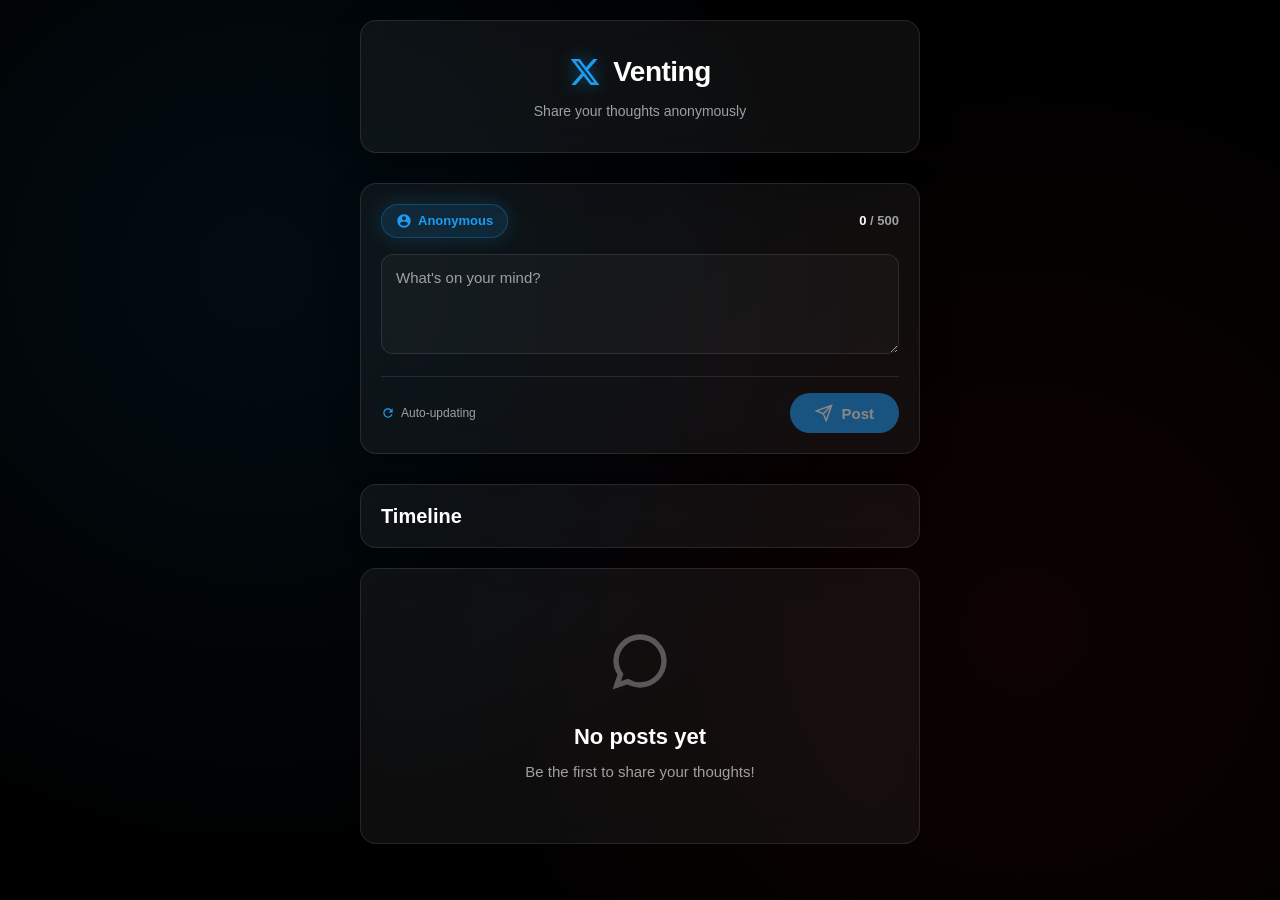
==== commit 1095752a: "Redesign: Pure black glass theme with centered layout Complete redesign based on user feedback:  Lay" ====
--- a/index.html
+++ b/index.html
@@ -8,71 +8,60 @@
     <link rel="stylesheet" href="style.css">
 </head>
 <body>
-    <!-- Main Layout -->
-    <div class="layout">
-        <!-- Left Sidebar -->
-        <aside class="sidebar">
-            <div class="sidebar-content">
-                <div class="logo">
+    <div class="container">
+        <!-- Header -->
+        <header class="header">
+            <div class="logo">
+                <svg viewBox="0 0 24 24" fill="currentColor">
+                    <path d="M18.244 2.25h3.308l-7.227 8.26 8.502 11.24H16.17l-5.214-6.817L4.99 21.75H1.68l7.73-8.835L1.254 2.25H8.08l4.713 6.231zm-1.161 17.52h1.833L7.084 4.126H5.117z"/>
+                </svg>
+                <h1>Venting</h1>
+            </div>
+            <p class="tagline">Share your thoughts anonymously</p>
+        </header>
+
+        <!-- Compose Box -->
+        <div class="compose-box">
+            <div class="compose-header">
+                <span class="anonymous-indicator">
                     <svg viewBox="0 0 24 24" fill="currentColor">
-                        <path d="M18.244 2.25h3.308l-7.227 8.26 8.502 11.24H16.17l-5.214-6.817L4.99 21.75H1.68l7.73-8.835L1.254 2.25H8.08l4.713 6.231zm-1.161 17.52h1.833L7.084 4.126H5.117z"/>
+                        <path d="M12 2C6.48 2 2 6.48 2 12s4.48 10 10 10 10-4.48 10-10S17.52 2 12 2zm0 3c1.66 0 3 1.34 3 3s-1.34 3-3 3-3-1.34-3-3 1.34-3 3-3zm0 14.2c-2.5 0-4.71-1.28-6-3.22.03-1.99 4-3.08 6-3.08 1.99 0 5.97 1.09 6 3.08-1.29 1.94-3.5 3.22-6 3.22z"/>
                     </svg>
+                    Anonymous
+                </span>
+                <div class="char-counter">
+                    <span id="charCount">0</span> / 500
                 </div>
-                <nav class="nav">
-                    <a href="#" class="nav-item active">
-                        <svg viewBox="0 0 24 24" fill="currentColor">
-                            <path d="M12 9c-2.49 0-4.5 2.01-4.5 4.5S9.51 18 12 18s4.5-2.01 4.5-4.5S14.49 9 12 9zm0 7c-1.38 0-2.5-1.12-2.5-2.5S10.62 11 12 11s2.5 1.12 2.5 2.5S13.38 16 12 16z"/><path d="M12 2C6.48 2 2 6.48 2 12s4.48 10 10 10 10-4.48 10-10S17.52 2 12 2zm0 18c-4.41 0-8-3.59-8-8s3.59-8 8-8 8 3.59 8 8-3.59 8-8 8z"/>
-                        </svg>
-                        <span>Timeline</span>
-                    </a>
-                </nav>
             </div>
-        </aside>
+            <textarea
+                id="postContent"
+                placeholder="What's on your mind?"
+                maxlength="500"
+            ></textarea>
+            <div class="compose-footer">
+                <div class="auto-refresh-status">
+                    <svg class="refresh-icon" viewBox="0 0 24 24" fill="currentColor">
+                        <path d="M17.65 6.35C16.2 4.9 14.21 4 12 4c-4.42 0-7.99 3.58-7.99 8s3.57 8 7.99 8c3.73 0 6.84-2.55 7.73-6h-2.08c-.82 2.33-3.04 4-5.65 4-3.31 0-6-2.69-6-6s2.69-6 6-6c1.66 0 3.14.69 4.22 1.78L13 11h7V4l-2.35 2.35z"/>
+                    </svg>
+                    <span>Auto-updating</span>
+                </div>
+                <button id="postBtn" class="post-btn" disabled>
+                    <svg viewBox="0 0 24 24" fill="none" stroke="currentColor" stroke-width="2">
+                        <path d="M22 2L11 13M22 2l-7 20-4-9-9-4 20-7z"/>
+                    </svg>
+                    Post
+                </button>
+            </div>
+        </div>
 
-        <!-- Main Content -->
-        <main class="main">
-            <!-- Header -->
-            <div class="main-header">
-                <h1>Home</h1>
+        <!-- Timeline -->
+        <div class="timeline">
+            <div class="timeline-header">
+                <h2>Timeline</h2>
+                <div class="post-count" id="postCount"></div>
             </div>
 
-            <!-- Compose -->
-            <div class="compose">
-                <div class="compose-avatar">
-                    <div class="avatar">A</div>
-                </div>
-                <div class="compose-content">
-                    <textarea
-                        id="postContent"
-                        placeholder="What's happening?!"
-                        maxlength="5000"
-                    ></textarea>
-                    <div class="compose-footer">
-                        <div class="compose-actions">
-                            <span class="anonymous-badge">
-                                <svg viewBox="0 0 24 24" fill="currentColor">
-                                    <path d="M12 2C6.48 2 2 6.48 2 12s4.48 10 10 10 10-4.48 10-10S17.52 2 12 2zm0 3c1.66 0 3 1.34 3 3s-1.34 3-3 3-3-1.34-3-3 1.34-3 3-3zm0 14.2c-2.5 0-4.71-1.28-6-3.22.03-1.99 4-3.08 6-3.08 1.99 0 5.97 1.09 6 3.08-1.29 1.94-3.5 3.22-6 3.22z"/>
-                                </svg>
-                                Anonymous
-                            </span>
-                        </div>
-                        <div class="compose-submit">
-                            <span class="char-counter">
-                                <svg class="circle-progress" viewBox="0 0 20 20">
-                                    <circle class="circle-bg" cx="10" cy="10" r="9"></circle>
-                                    <circle class="circle-bar" cx="10" cy="10" r="9" id="progressCircle"></circle>
-                                </svg>
-                                <span id="charCount" class="count-text"></span>
-                            </span>
-                            <button id="postBtn" class="post-btn" disabled>Post</button>
-                        </div>
-                    </div>
-                </div>
-            </div>
-
-            <!-- Timeline -->
             <div id="postsContainer" class="posts">
-                <!-- Loading -->
                 <div class="loading" id="loading">
                     <div class="spinner"></div>
                 </div>
@@ -87,7 +76,7 @@
                     Previous
                 </button>
                 <span class="page-info">
-                    <span id="currentPage">1</span> / <span id="totalPages">1</span>
+                    Page <span id="currentPage">1</span> of <span id="totalPages">1</span>
                 </span>
                 <button id="nextBtn" class="pagination-btn">
                     Next
@@ -96,23 +85,7 @@
                     </svg>
                 </button>
             </div>
-        </main>
-
-        <!-- Right Sidebar -->
-        <aside class="widgets">
-            <div class="widget">
-                <div class="widget-header">About</div>
-                <div class="widget-content">
-                    <p>Share your thoughts anonymously. No accounts, no tracking, completely free.</p>
-                    <div class="auto-refresh-indicator">
-                        <svg class="refresh-icon" viewBox="0 0 24 24" fill="currentColor">
-                            <path d="M17.65 6.35C16.2 4.9 14.21 4 12 4c-4.42 0-7.99 3.58-7.99 8s3.57 8 7.99 8c3.73 0 6.84-2.55 7.73-6h-2.08c-.82 2.33-3.04 4-5.65 4-3.31 0-6-2.69-6-6s2.69-6 6-6c1.66 0 3.14.69 4.22 1.78L13 11h7V4l-2.35 2.35z"/>
-                        </svg>
-                        <span>Auto-updating</span>
-                    </div>
-                </div>
-            </div>
-        </aside>
+        </div>
     </div>
 
     <!-- Notification -->
--- a/style.css
+++ b/style.css
@@ -1,6 +1,5 @@
 /* ========================================
-   Venting - Twitter/X Clone Styles
-   Pure Black (#000000) with Glass Effects
+   Venting - Pure Black Glass Theme
    ======================================== */
 
 * {
@@ -11,13 +10,15 @@
 
 :root {
     --bg-primary: #000000;
-    --bg-secondary: rgba(255, 255, 255, 0.03);
-    --border-color: rgba(255, 255, 255, 0.1);
-    --text-primary: #e7e9ea;
-    --text-secondary: #71767b;
+    --glass-bg: rgba(255, 255, 255, 0.05);
+    --glass-border: rgba(255, 255, 255, 0.1);
+    --text-primary: #ffffff;
+    --text-secondary: #a0a0a0;
     --accent: #1d9bf0;
-    --accent-hover: #1a8cd8;
-    --hover-bg: rgba(255, 255, 255, 0.05);
+    --accent-glow: rgba(29, 155, 240, 0.5);
+    --success: #00ba7c;
+    --error: #f4212e;
+    --warning: #ffd400;
 }
 
 html, body {
@@ -26,404 +27,339 @@
     background: var(--bg-primary);
     color: var(--text-primary);
     line-height: 1.5;
-    overflow-x: hidden;
-}
-
-/* ========================================
-   LAYOUT
-   ======================================== */
-
-.layout {
-    display: flex;
     min-height: 100vh;
-    max-width: 1280px;
+}
+
+body {
+    background:
+        radial-gradient(circle at 20% 30%, rgba(29, 155, 240, 0.08) 0%, transparent 50%),
+        radial-gradient(circle at 80% 70%, rgba(244, 33, 46, 0.06) 0%, transparent 50%),
+        #000000;
+}
+
+/* Container */
+.container {
+    max-width: 600px;
     margin: 0 auto;
-}
-
-/* ========================================
-   LEFT SIDEBAR
-   ======================================== */
-
-.sidebar {
-    width: 275px;
-    padding: 0 12px;
-    position: sticky;
-    top: 0;
-    height: 100vh;
-    display: flex;
-    flex-direction: column;
-    border-right: 1px solid var(--border-color);
-}
-
-.sidebar-content {
-    padding: 4px 0;
+    padding: 20px;
+    min-height: 100vh;
+}
+
+/* Header */
+.header {
+    text-align: center;
+    margin-bottom: 30px;
+    padding: 30px 20px;
+    background: var(--glass-bg);
+    backdrop-filter: blur(20px);
+    -webkit-backdrop-filter: blur(20px);
+    border: 1px solid var(--glass-border);
+    border-radius: 16px;
+    box-shadow: 0 8px 32px rgba(0, 0, 0, 0.3);
+    transition: all 0.3s ease;
+}
+
+.header:hover {
+    border-color: rgba(255, 255, 255, 0.2);
+    box-shadow:
+        0 8px 32px rgba(0, 0, 0, 0.4),
+        0 0 40px rgba(29, 155, 240, 0.1);
 }
 
 .logo {
-    width: 50px;
-    height: 50px;
     display: flex;
     align-items: center;
     justify-content: center;
-    border-radius: 50%;
-    margin: 4px;
-    transition: background-color 0.2s;
-}
-
-.logo:hover {
-    background: var(--hover-bg);
+    gap: 12px;
+    margin-bottom: 8px;
 }
 
 .logo svg {
-    width: 30px;
-    height: 30px;
-    color: var(--text-primary);
-}
-
-.nav {
-    margin-top: 4px;
-}
-
-.nav-item {
-    display: flex;
-    align-items: center;
-    padding: 12px 16px;
-    margin: 2px 0;
-    border-radius: 9999px;
-    text-decoration: none;
-    color: var(--text-primary);
-    font-size: 20px;
-    font-weight: 400;
-    transition: background-color 0.2s;
-    cursor: pointer;
-}
-
-.nav-item:hover {
-    background: var(--hover-bg);
-}
-
-.nav-item svg {
-    width: 26px;
-    height: 26px;
-    margin-right: 20px;
-}
-
-.nav-item.active {
+    width: 32px;
+    height: 32px;
+    color: var(--accent);
+    filter: drop-shadow(0 0 8px var(--accent-glow));
+}
+
+.logo h1 {
+    font-size: 28px;
     font-weight: 700;
-}
-
-/* ========================================
-   MAIN CONTENT
-   ======================================== */
-
-.main {
-    flex: 1;
-    max-width: 600px;
-    border-right: 1px solid var(--border-color);
-    min-height: 100vh;
-}
-
-.main-header {
-    position: sticky;
-    top: 0;
-    background: rgba(0, 0, 0, 0.65);
-    backdrop-filter: blur(12px);
-    -webkit-backdrop-filter: blur(12px);
-    border-bottom: 1px solid var(--border-color);
-    padding: 0 16px;
-    height: 53px;
-    display: flex;
-    align-items: center;
-    z-index: 10;
-}
-
-.main-header h1 {
-    font-size: 20px;
-    font-weight: 700;
-}
-
-/* ========================================
-   COMPOSE
-   ======================================== */
-
-.compose {
-    display: flex;
-    padding: 12px 16px;
-    border-bottom: 1px solid var(--border-color);
-    gap: 12px;
-}
-
-.compose-avatar .avatar {
-    width: 40px;
-    height: 40px;
-    border-radius: 50%;
-    background: linear-gradient(135deg, #1d9bf0, #00ba7c);
-    display: flex;
-    align-items: center;
-    justify-content: center;
-    font-weight: 600;
-    font-size: 18px;
-}
-
-.compose-content {
-    flex: 1;
-    padding-top: 4px;
-}
-
-.compose-content textarea {
-    width: 100%;
-    background: transparent;
-    border: none;
-    outline: none;
-    color: var(--text-primary);
-    font-size: 20px;
-    font-family: inherit;
-    resize: none;
-    min-height: 80px;
-}
-
-.compose-content textarea::placeholder {
-    color: var(--text-secondary);
-}
-
-.compose-footer {
-    display: flex;
-    align-items: center;
+    letter-spacing: -0.5px;
+}
+
+.tagline {
+    color: var(--text-secondary);
+    font-size: 14px;
+}
+
+/* Compose Box */
+.compose-box {
+    background: var(--glass-bg);
+    backdrop-filter: blur(20px);
+    -webkit-backdrop-filter: blur(20px);
+    border: 1px solid var(--glass-border);
+    border-radius: 16px;
+    padding: 20px;
+    margin-bottom: 30px;
+    box-shadow: 0 8px 32px rgba(0, 0, 0, 0.3);
+    transition: all 0.3s ease;
+}
+
+.compose-box:hover {
+    border-color: rgba(255, 255, 255, 0.2);
+    box-shadow:
+        0 8px 32px rgba(0, 0, 0, 0.4),
+        0 0 40px rgba(29, 155, 240, 0.1);
+}
+
+.compose-header {
+    display: flex;
     justify-content: space-between;
-    margin-top: 12px;
-    padding-top: 12px;
-    border-top: 1px solid var(--border-color);
-}
-
-.compose-actions {
-    display: flex;
-    align-items: center;
-    gap: 4px;
-}
-
-.anonymous-badge {
-    display: flex;
-    align-items: center;
-    gap: 4px;
-    padding: 4px 12px;
-    background: rgba(29, 155, 240, 0.1);
-    border-radius: 9999px;
+    align-items: center;
+    margin-bottom: 16px;
+}
+
+.anonymous-indicator {
+    display: flex;
+    align-items: center;
+    gap: 6px;
+    padding: 6px 14px;
+    background: rgba(29, 155, 240, 0.15);
+    border: 1px solid rgba(29, 155, 240, 0.3);
+    border-radius: 20px;
     color: var(--accent);
     font-size: 13px;
-    font-weight: 500;
-}
-
-.anonymous-badge svg {
+    font-weight: 600;
+    box-shadow: 0 0 20px rgba(29, 155, 240, 0.2);
+}
+
+.anonymous-indicator svg {
     width: 16px;
     height: 16px;
 }
 
-.compose-submit {
-    display: flex;
-    align-items: center;
-    gap: 12px;
-}
-
 .char-counter {
+    font-size: 13px;
+    color: var(--text-secondary);
+    font-weight: 600;
+}
+
+.char-counter #charCount {
+    color: var(--text-primary);
+}
+
+.char-counter.warning #charCount {
+    color: var(--warning);
+}
+
+.char-counter.error #charCount {
+    color: var(--error);
+}
+
+#postContent {
+    width: 100%;
+    min-height: 100px;
+    max-height: 300px;
+    padding: 14px;
+    background: rgba(255, 255, 255, 0.03);
+    border: 1px solid var(--glass-border);
+    border-radius: 12px;
+    color: var(--text-primary);
+    font-size: 15px;
+    font-family: inherit;
+    resize: vertical;
+    transition: all 0.3s ease;
+}
+
+#postContent::placeholder {
+    color: var(--text-secondary);
+}
+
+#postContent:focus {
+    outline: none;
+    background: rgba(255, 255, 255, 0.05);
+    border-color: var(--accent);
+    box-shadow:
+        0 0 0 3px rgba(29, 155, 240, 0.15),
+        0 0 30px rgba(29, 155, 240, 0.3);
+}
+
+.compose-footer {
+    display: flex;
+    justify-content: space-between;
+    align-items: center;
+    margin-top: 16px;
+    padding-top: 16px;
+    border-top: 1px solid var(--glass-border);
+}
+
+.auto-refresh-status {
+    display: flex;
+    align-items: center;
+    gap: 6px;
+    color: var(--text-secondary);
+    font-size: 12px;
+}
+
+.refresh-icon {
+    width: 14px;
+    height: 14px;
+    color: var(--accent);
+    animation: rotate 3s linear infinite;
+}
+
+@keyframes rotate {
+    from { transform: rotate(0deg); }
+    to { transform: rotate(360deg); }
+}
+
+.post-btn {
     display: flex;
     align-items: center;
     gap: 8px;
-}
-
-.circle-progress {
-    width: 20px;
-    height: 20px;
-    transform: rotate(-90deg);
-}
-
-.circle-bg {
-    fill: none;
-    stroke: rgba(255, 255, 255, 0.1);
-    stroke-width: 2;
-}
-
-.circle-bar {
-    fill: none;
-    stroke: var(--accent);
-    stroke-width: 2;
-    stroke-dasharray: 56.5;
-    stroke-dashoffset: 56.5;
-    transition: stroke-dashoffset 0.3s, stroke 0.3s;
-}
-
-.count-text {
-    font-size: 13px;
-    color: var(--text-secondary);
-    min-width: 30px;
-    text-align: right;
-}
-
-.count-text.warning {
-    color: #ffd400;
-}
-
-.count-text.error {
-    color: #f4212e;
-}
-
-.post-btn {
-    padding: 8px 16px;
+    padding: 10px 24px;
     background: var(--accent);
+    border: 1px solid transparent;
+    border-radius: 24px;
     color: white;
-    border: none;
-    border-radius: 9999px;
     font-size: 15px;
     font-weight: 700;
     cursor: pointer;
-    transition: background-color 0.2s;
+    transition: all 0.3s ease;
+    box-shadow: 0 4px 16px rgba(29, 155, 240, 0.3);
 }
 
 .post-btn:hover:not(:disabled) {
-    background: var(--accent-hover);
+    background: #1a8cd8;
+    border-color: rgba(255, 255, 255, 0.3);
+    box-shadow:
+        0 4px 20px rgba(29, 155, 240, 0.5),
+        0 0 40px rgba(29, 155, 240, 0.4);
+    transform: translateY(-2px);
+}
+
+.post-btn:focus {
+    outline: none;
+    box-shadow:
+        0 4px 20px rgba(29, 155, 240, 0.5),
+        0 0 0 4px rgba(29, 155, 240, 0.3),
+        0 0 50px rgba(29, 155, 240, 0.5);
+}
+
+.post-btn:active:not(:disabled) {
+    transform: translateY(0);
 }
 
 .post-btn:disabled {
     opacity: 0.5;
     cursor: not-allowed;
-}
-
-/* ========================================
-   POSTS
-   ======================================== */
-
+    box-shadow: none;
+}
+
+.post-btn svg {
+    width: 18px;
+    height: 18px;
+}
+
+/* Timeline */
+.timeline {
+    margin-bottom: 30px;
+}
+
+.timeline-header {
+    display: flex;
+    justify-content: space-between;
+    align-items: center;
+    margin-bottom: 20px;
+    padding: 16px 20px;
+    background: var(--glass-bg);
+    backdrop-filter: blur(20px);
+    -webkit-backdrop-filter: blur(20px);
+    border: 1px solid var(--glass-border);
+    border-radius: 16px;
+    box-shadow: 0 4px 16px rgba(0, 0, 0, 0.2);
+}
+
+.timeline-header h2 {
+    font-size: 20px;
+    font-weight: 700;
+}
+
+.post-count {
+    font-size: 13px;
+    color: var(--text-secondary);
+}
+
+/* Posts */
 .posts {
-    min-height: 400px;
+    display: flex;
+    flex-direction: column;
+    gap: 16px;
 }
 
 .post {
-    display: flex;
-    padding: 12px 16px;
-    border-bottom: 1px solid var(--border-color);
+    background: var(--glass-bg);
+    backdrop-filter: blur(20px);
+    -webkit-backdrop-filter: blur(20px);
+    border: 1px solid var(--glass-border);
+    border-radius: 16px;
+    padding: 20px;
+    transition: all 0.3s ease;
+    box-shadow: 0 4px 16px rgba(0, 0, 0, 0.2);
+}
+
+.post:hover {
+    border-color: rgba(255, 255, 255, 0.25);
+    box-shadow:
+        0 8px 24px rgba(0, 0, 0, 0.3),
+        0 0 40px rgba(29, 155, 240, 0.1);
+    transform: translateY(-2px);
+}
+
+.post-header {
+    display: flex;
+    align-items: center;
     gap: 12px;
-    transition: background-color 0.2s;
-    cursor: pointer;
-}
-
-.post:hover {
-    background: var(--bg-secondary);
-}
-
-.post-avatar .avatar {
-    width: 40px;
-    height: 40px;
+    margin-bottom: 12px;
+}
+
+.post-avatar {
+    width: 44px;
+    height: 44px;
     border-radius: 50%;
     display: flex;
     align-items: center;
     justify-content: center;
-    font-weight: 600;
+    font-weight: 700;
     font-size: 18px;
-}
-
-.post-body {
+    border: 2px solid rgba(255, 255, 255, 0.1);
+    box-shadow: 0 0 20px rgba(0, 0, 0, 0.3);
+}
+
+.post-meta {
     flex: 1;
-    min-width: 0;
-}
-
-.post-header {
-    display: flex;
-    align-items: baseline;
-    gap: 4px;
-    margin-bottom: 2px;
 }
 
 .post-author {
     font-weight: 700;
     font-size: 15px;
-}
-
-.post-username {
-    color: var(--text-secondary);
-    font-size: 15px;
-}
-
-.post-separator {
-    color: var(--text-secondary);
-    padding: 0 2px;
+    display: block;
+    margin-bottom: 2px;
 }
 
 .post-time {
-    color: var(--text-secondary);
-    font-size: 15px;
-}
-
-.post-time:hover {
-    text-decoration: underline;
+    font-size: 13px;
+    color: var(--text-secondary);
 }
 
 .post-content {
     font-size: 15px;
-    line-height: 20px;
+    line-height: 1.6;
     white-space: pre-wrap;
     word-wrap: break-word;
-    margin-top: 4px;
-}
-
-/* ========================================
-   RIGHT SIDEBAR
-   ======================================== */
-
-.widgets {
-    width: 350px;
-    padding: 0 16px;
-}
-
-.widget {
-    background: var(--bg-secondary);
-    border: 1px solid var(--border-color);
-    border-radius: 16px;
-    overflow: hidden;
-    margin-top: 16px;
-}
-
-.widget-header {
-    padding: 12px 16px;
-    font-size: 20px;
-    font-weight: 700;
-    border-bottom: 1px solid var(--border-color);
-}
-
-.widget-content {
-    padding: 16px;
-}
-
-.widget-content p {
-    color: var(--text-secondary);
-    font-size: 14px;
-    line-height: 1.4;
-}
-
-.auto-refresh-indicator {
-    display: flex;
-    align-items: center;
-    gap: 8px;
-    margin-top: 12px;
-    padding: 8px 12px;
-    background: rgba(29, 155, 240, 0.1);
-    border-radius: 8px;
-    color: var(--accent);
-    font-size: 13px;
-}
-
-.refresh-icon {
-    width: 16px;
-    height: 16px;
-    animation: rotate 2s linear infinite;
-}
-
-@keyframes rotate {
-    from { transform: rotate(0deg); }
-    to { transform: rotate(360deg); }
-}
-
-/* ========================================
-   LOADING
-   ======================================== */
-
+}
+
+/* Loading */
 .loading {
     display: flex;
     justify-content: center;
@@ -431,8 +367,8 @@
 }
 
 .spinner {
-    width: 32px;
-    height: 32px;
+    width: 40px;
+    height: 40px;
     border: 3px solid rgba(29, 155, 240, 0.2);
     border-top-color: var(--accent);
     border-radius: 50%;
@@ -443,24 +379,27 @@
     to { transform: rotate(360deg); }
 }
 
-/* ========================================
-   EMPTY STATE
-   ======================================== */
-
+/* Empty State */
 .empty {
-    padding: 60px 32px;
     text-align: center;
+    padding: 60px 30px;
+    background: var(--glass-bg);
+    backdrop-filter: blur(20px);
+    -webkit-backdrop-filter: blur(20px);
+    border: 1px solid var(--glass-border);
+    border-radius: 16px;
 }
 
 .empty svg {
-    width: 80px;
-    height: 80px;
-    color: var(--text-secondary);
-    margin-bottom: 16px;
+    width: 64px;
+    height: 64px;
+    color: var(--text-secondary);
+    margin-bottom: 20px;
+    opacity: 0.5;
 }
 
 .empty h3 {
-    font-size: 31px;
+    font-size: 22px;
     font-weight: 700;
     margin-bottom: 8px;
 }
@@ -470,39 +409,54 @@
     color: var(--text-secondary);
 }
 
-/* ========================================
-   PAGINATION
-   ======================================== */
-
+/* Pagination */
 .pagination {
     display: flex;
-    align-items: center;
     justify-content: space-between;
-    padding: 12px 16px;
-    border-bottom: 1px solid var(--border-color);
+    align-items: center;
+    margin-top: 24px;
+    padding: 16px 20px;
+    background: var(--glass-bg);
+    backdrop-filter: blur(20px);
+    -webkit-backdrop-filter: blur(20px);
+    border: 1px solid var(--glass-border);
+    border-radius: 16px;
+    box-shadow: 0 4px 16px rgba(0, 0, 0, 0.2);
 }
 
 .pagination-btn {
     display: flex;
     align-items: center;
-    gap: 4px;
-    padding: 8px 16px;
-    background: transparent;
-    border: 1px solid var(--border-color);
-    border-radius: 9999px;
+    gap: 6px;
+    padding: 8px 18px;
+    background: rgba(255, 255, 255, 0.05);
+    border: 1px solid var(--glass-border);
+    border-radius: 20px;
     color: var(--text-primary);
     font-size: 14px;
-    font-weight: 700;
+    font-weight: 600;
     cursor: pointer;
-    transition: background-color 0.2s;
+    transition: all 0.3s ease;
 }
 
 .pagination-btn:hover:not(:disabled) {
-    background: var(--hover-bg);
+    background: rgba(255, 255, 255, 0.1);
+    border-color: var(--accent);
+    box-shadow:
+        0 4px 12px rgba(29, 155, 240, 0.3),
+        0 0 30px rgba(29, 155, 240, 0.2);
+    transform: translateY(-2px);
+}
+
+.pagination-btn:focus {
+    outline: none;
+    box-shadow:
+        0 0 0 3px rgba(29, 155, 240, 0.3),
+        0 0 30px rgba(29, 155, 240, 0.4);
 }
 
 .pagination-btn:disabled {
-    opacity: 0.5;
+    opacity: 0.3;
     cursor: not-allowed;
 }
 
@@ -514,115 +468,112 @@
 .page-info {
     font-size: 14px;
     color: var(--text-secondary);
-}
-
-/* ========================================
-   NOTIFICATION
-   ======================================== */
-
+    font-weight: 600;
+}
+
+/* Notification */
 .notification {
     position: fixed;
-    bottom: 80px;
-    left: 50%;
-    transform: translateX(-50%) translateY(100px);
-    padding: 12px 24px;
-    background: var(--accent);
-    color: white;
-    border-radius: 4px;
-    font-size: 15px;
+    top: 20px;
+    right: 20px;
+    padding: 16px 24px;
+    background: var(--glass-bg);
+    backdrop-filter: blur(20px);
+    -webkit-backdrop-filter: blur(20px);
+    border: 1px solid var(--glass-border);
+    border-radius: 12px;
+    color: var(--text-primary);
     font-weight: 600;
+    font-size: 14px;
+    box-shadow:
+        0 8px 32px rgba(0, 0, 0, 0.4),
+        0 0 40px rgba(29, 155, 240, 0.3);
     opacity: 0;
-    transition: all 0.3s;
+    transform: translateX(400px);
+    transition: all 0.3s ease;
     z-index: 1000;
-    box-shadow: 0 8px 16px rgba(0, 0, 0, 0.4);
 }
 
 .notification.show {
     opacity: 1;
-    transform: translateX(-50%) translateY(0);
+    transform: translateX(0);
+}
+
+.notification.success {
+    border-color: var(--success);
+    box-shadow:
+        0 8px 32px rgba(0, 0, 0, 0.4),
+        0 0 40px rgba(0, 186, 124, 0.4);
 }
 
 .notification.error {
-    background: #f4212e;
-}
-
-/* ========================================
-   RESPONSIVE
-   ======================================== */
-
-@media (max-width: 1024px) {
-    .widgets {
-        display: none;
-    }
-}
-
-@media (max-width: 688px) {
-    .sidebar {
-        width: 68px;
-        padding: 0;
-    }
-
-    .nav-item span {
-        display: none;
-    }
-
-    .nav-item svg {
-        margin-right: 0;
-    }
-
-    .main {
-        border-left: 1px solid var(--border-color);
-    }
-}
-
-@media (max-width: 500px) {
-    .sidebar {
-        width: 0;
-        border: none;
-    }
-
-    .main {
-        border-left: none;
-    }
-
-    .compose {
-        padding: 8px 12px;
+    border-color: var(--error);
+    box-shadow:
+        0 8px 32px rgba(0, 0, 0, 0.4),
+        0 0 40px rgba(244, 33, 46, 0.4);
+}
+
+/* Responsive */
+@media (max-width: 640px) {
+    .container {
+        padding: 12px;
+    }
+
+    .header {
+        padding: 20px 16px;
+        margin-bottom: 20px;
+    }
+
+    .logo h1 {
+        font-size: 24px;
+    }
+
+    .compose-box {
+        padding: 16px;
     }
 
     .post {
-        padding: 8px 12px;
-    }
-
-    .main-header {
-        padding: 0 12px;
-    }
-}
-
-/* ========================================
-   SCROLLBAR
-   ======================================== */
-
+        padding: 16px;
+    }
+
+    .notification {
+        right: 12px;
+        left: 12px;
+        top: 12px;
+    }
+
+    .pagination {
+        flex-direction: column;
+        gap: 12px;
+    }
+
+    .pagination-btn {
+        width: 100%;
+        justify-content: center;
+    }
+}
+
+/* Scrollbar */
 ::-webkit-scrollbar {
-    width: 6px;
+    width: 8px;
 }
 
 ::-webkit-scrollbar-track {
-    background: transparent;
+    background: rgba(255, 255, 255, 0.05);
 }
 
 ::-webkit-scrollbar-thumb {
     background: rgba(255, 255, 255, 0.2);
-    border-radius: 3px;
+    border-radius: 4px;
 }
 
 ::-webkit-scrollbar-thumb:hover {
-    background: rgba(255, 255, 255, 0.3);
-}
-
-/* ========================================
-   SELECTION
-   ======================================== */
-
+    background: rgba(29, 155, 240, 0.5);
+    box-shadow: 0 0 10px rgba(29, 155, 240, 0.5);
+}
+
+/* Selection */
 ::selection {
     background: rgba(29, 155, 240, 0.3);
-}
+    color: var(--text-primary);
+}
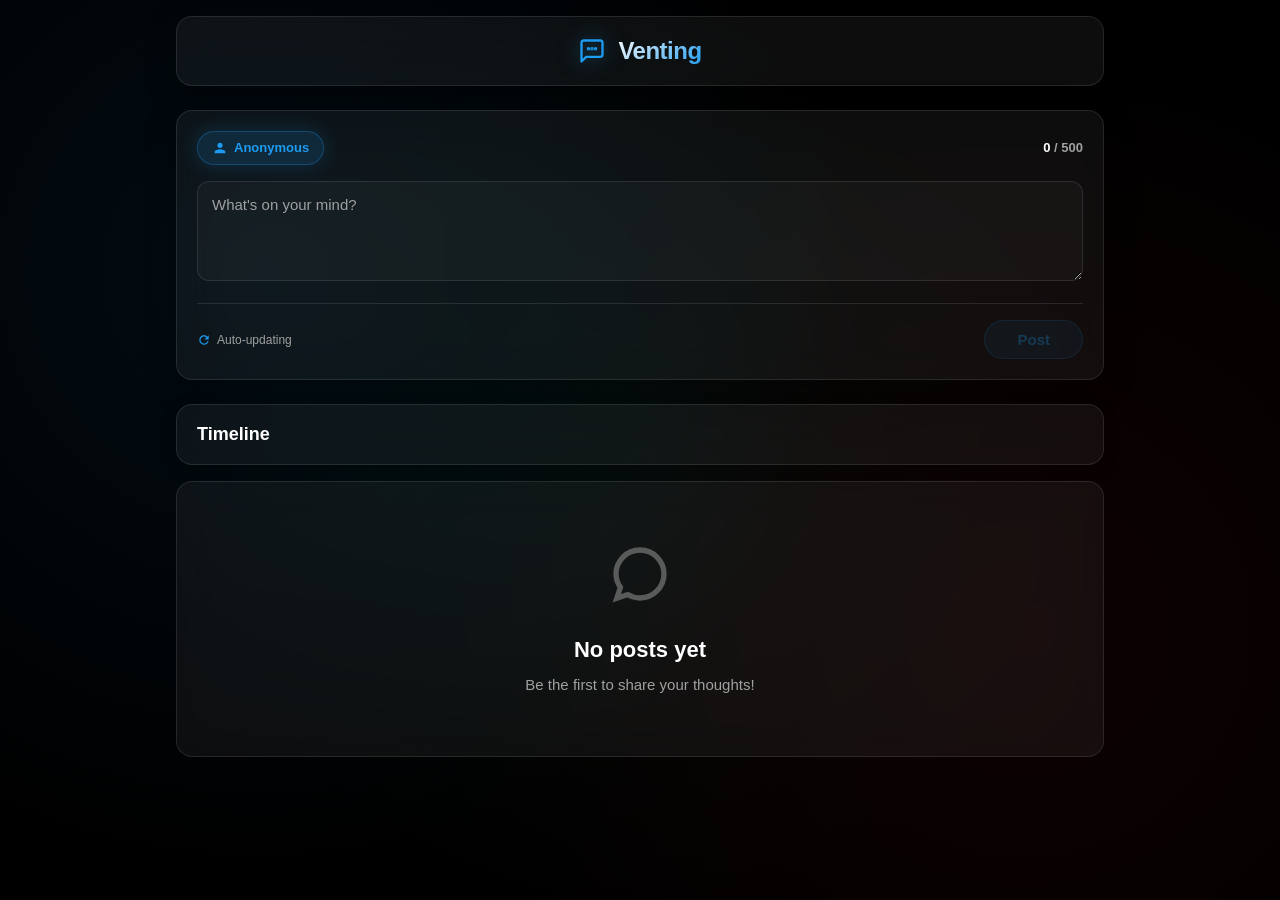
==== commit a4f61fd5: "Complete redesign + full admin panel implementation Major changes to main interface: - NEW LOGO: Cha" ====
--- a/index.html
+++ b/index.html
@@ -12,12 +12,14 @@
         <!-- Header -->
         <header class="header">
             <div class="logo">
-                <svg viewBox="0 0 24 24" fill="currentColor">
-                    <path d="M18.244 2.25h3.308l-7.227 8.26 8.502 11.24H16.17l-5.214-6.817L4.99 21.75H1.68l7.73-8.835L1.254 2.25H8.08l4.713 6.231zm-1.161 17.52h1.833L7.084 4.126H5.117z"/>
+                <svg viewBox="0 0 24 24" fill="none" stroke="currentColor" stroke-width="2" stroke-linecap="round" stroke-linejoin="round">
+                    <path d="M21 15a2 2 0 0 1-2 2H7l-4 4V5a2 2 0 0 1 2-2h14a2 2 0 0 1 2 2z"/>
+                    <circle cx="9" cy="10" r="0.5" fill="currentColor"/>
+                    <circle cx="12" cy="10" r="0.5" fill="currentColor"/>
+                    <circle cx="15" cy="10" r="0.5" fill="currentColor"/>
                 </svg>
                 <h1>Venting</h1>
             </div>
-            <p class="tagline">Share your thoughts anonymously</p>
         </header>
 
         <!-- Compose Box -->
@@ -25,7 +27,7 @@
             <div class="compose-header">
                 <span class="anonymous-indicator">
                     <svg viewBox="0 0 24 24" fill="currentColor">
-                        <path d="M12 2C6.48 2 2 6.48 2 12s4.48 10 10 10 10-4.48 10-10S17.52 2 12 2zm0 3c1.66 0 3 1.34 3 3s-1.34 3-3 3-3-1.34-3-3 1.34-3 3-3zm0 14.2c-2.5 0-4.71-1.28-6-3.22.03-1.99 4-3.08 6-3.08 1.99 0 5.97 1.09 6 3.08-1.29 1.94-3.5 3.22-6 3.22z"/>
+                        <path d="M12 12c2.21 0 4-1.79 4-4s-1.79-4-4-4-4 1.79-4 4 1.79 4 4 4zm0 2c-2.67 0-8 1.34-8 4v2h16v-2c0-2.66-5.33-4-8-4z"/>
                     </svg>
                     Anonymous
                 </span>
@@ -46,10 +48,7 @@
                     <span>Auto-updating</span>
                 </div>
                 <button id="postBtn" class="post-btn" disabled>
-                    <svg viewBox="0 0 24 24" fill="none" stroke="currentColor" stroke-width="2">
-                        <path d="M22 2L11 13M22 2l-7 20-4-9-9-4 20-7z"/>
-                    </svg>
-                    Post
+                    <span>Post</span>
                 </button>
             </div>
         </div>
--- a/style.css
+++ b/style.css
@@ -1,5 +1,6 @@
 /* ========================================
    Venting - Pure Black Glass Theme
+   Responsive 3/4 Width Layout
    ======================================== */
 
 * {
@@ -21,6 +22,42 @@
     --warning: #ffd400;
 }
 
+@keyframes float {
+    0%, 100% { transform: translateY(0px); }
+    50% { transform: translateY(-10px); }
+}
+
+@keyframes pulse {
+    0%, 100% { opacity: 1; }
+    50% { opacity: 0.5; }
+}
+
+@keyframes slideInUp {
+    from {
+        opacity: 0;
+        transform: translateY(30px);
+    }
+    to {
+        opacity: 1;
+        transform: translateY(0);
+    }
+}
+
+@keyframes shimmer {
+    0% { background-position: -1000px 0; }
+    100% { background-position: 1000px 0; }
+}
+
+@keyframes rotate {
+    from { transform: rotate(0deg); }
+    to { transform: rotate(360deg); }
+}
+
+@keyframes glow {
+    0%, 100% { box-shadow: 0 0 20px rgba(29, 155, 240, 0.3); }
+    50% { box-shadow: 0 0 40px rgba(29, 155, 240, 0.6); }
+}
+
 html, body {
     font-family: -apple-system, BlinkMacSystemFont, "Segoe UI", Roboto, Helvetica, Arial, sans-serif;
     font-size: 15px;
@@ -28,28 +65,31 @@
     color: var(--text-primary);
     line-height: 1.5;
     min-height: 100vh;
+    overflow-x: hidden;
 }
 
 body {
     background:
         radial-gradient(circle at 20% 30%, rgba(29, 155, 240, 0.08) 0%, transparent 50%),
         radial-gradient(circle at 80% 70%, rgba(244, 33, 46, 0.06) 0%, transparent 50%),
+        radial-gradient(circle at 50% 50%, rgba(0, 186, 124, 0.04) 0%, transparent 60%),
         #000000;
-}
-
-/* Container */
+    animation: float 20s ease-in-out infinite;
+}
+
+/* Container - 75% width */
 .container {
-    max-width: 600px;
+    width: 75%;
+    max-width: 1200px;
     margin: 0 auto;
-    padding: 20px;
+    padding: 16px;
     min-height: 100vh;
 }
 
-/* Header */
+/* Header - Half size */
 .header {
-    text-align: center;
-    margin-bottom: 30px;
-    padding: 30px 20px;
+    margin-bottom: 24px;
+    padding: 16px 24px;
     background: var(--glass-bg);
     backdrop-filter: blur(20px);
     -webkit-backdrop-filter: blur(20px);
@@ -57,13 +97,15 @@
     border-radius: 16px;
     box-shadow: 0 8px 32px rgba(0, 0, 0, 0.3);
     transition: all 0.3s ease;
+    animation: slideInUp 0.6s ease-out;
 }
 
 .header:hover {
     border-color: rgba(255, 255, 255, 0.2);
     box-shadow:
         0 8px 32px rgba(0, 0, 0, 0.4),
-        0 0 40px rgba(29, 155, 240, 0.1);
+        0 0 40px rgba(29, 155, 240, 0.15);
+    transform: translateY(-2px);
 }
 
 .logo {
@@ -71,25 +113,24 @@
     align-items: center;
     justify-content: center;
     gap: 12px;
-    margin-bottom: 8px;
 }
 
 .logo svg {
-    width: 32px;
-    height: 32px;
+    width: 28px;
+    height: 28px;
     color: var(--accent);
-    filter: drop-shadow(0 0 8px var(--accent-glow));
+    filter: drop-shadow(0 0 10px var(--accent-glow));
+    animation: float 3s ease-in-out infinite;
 }
 
 .logo h1 {
-    font-size: 28px;
+    font-size: 24px;
     font-weight: 700;
     letter-spacing: -0.5px;
-}
-
-.tagline {
-    color: var(--text-secondary);
-    font-size: 14px;
+    background: linear-gradient(135deg, #ffffff 0%, var(--accent) 100%);
+    -webkit-background-clip: text;
+    -webkit-text-fill-color: transparent;
+    background-clip: text;
 }
 
 /* Compose Box */
@@ -100,16 +141,18 @@
     border: 1px solid var(--glass-border);
     border-radius: 16px;
     padding: 20px;
-    margin-bottom: 30px;
+    margin-bottom: 24px;
     box-shadow: 0 8px 32px rgba(0, 0, 0, 0.3);
     transition: all 0.3s ease;
+    animation: slideInUp 0.6s ease-out 0.1s both;
 }
 
 .compose-box:hover {
     border-color: rgba(255, 255, 255, 0.2);
     box-shadow:
-        0 8px 32px rgba(0, 0, 0, 0.4),
-        0 0 40px rgba(29, 155, 240, 0.1);
+        0 12px 40px rgba(0, 0, 0, 0.4),
+        0 0 50px rgba(29, 155, 240, 0.1);
+    transform: translateY(-2px);
 }
 
 .compose-header {
@@ -131,6 +174,7 @@
     font-size: 13px;
     font-weight: 600;
     box-shadow: 0 0 20px rgba(29, 155, 240, 0.2);
+    animation: glow 2s ease-in-out infinite;
 }
 
 .anonymous-indicator svg {
@@ -142,6 +186,7 @@
     font-size: 13px;
     color: var(--text-secondary);
     font-weight: 600;
+    transition: all 0.3s ease;
 }
 
 .char-counter #charCount {
@@ -150,10 +195,12 @@
 
 .char-counter.warning #charCount {
     color: var(--warning);
+    animation: pulse 1s ease-in-out infinite;
 }
 
 .char-counter.error #charCount {
     color: var(--error);
+    animation: pulse 0.5s ease-in-out infinite;
 }
 
 #postContent {
@@ -181,7 +228,9 @@
     border-color: var(--accent);
     box-shadow:
         0 0 0 3px rgba(29, 155, 240, 0.15),
-        0 0 30px rgba(29, 155, 240, 0.3);
+        0 0 30px rgba(29, 155, 240, 0.3),
+        inset 0 0 60px rgba(29, 155, 240, 0.05);
+    transform: scale(1.01);
 }
 
 .compose-footer {
@@ -208,69 +257,70 @@
     animation: rotate 3s linear infinite;
 }
 
-@keyframes rotate {
-    from { transform: rotate(0deg); }
-    to { transform: rotate(360deg); }
-}
-
 .post-btn {
-    display: flex;
-    align-items: center;
-    gap: 8px;
-    padding: 10px 24px;
-    background: var(--accent);
-    border: 1px solid transparent;
+    padding: 10px 32px;
+    background: rgba(29, 155, 240, 0.2);
+    border: 1px solid rgba(29, 155, 240, 0.4);
     border-radius: 24px;
-    color: white;
+    color: var(--accent);
     font-size: 15px;
     font-weight: 700;
     cursor: pointer;
     transition: all 0.3s ease;
-    box-shadow: 0 4px 16px rgba(29, 155, 240, 0.3);
+    position: relative;
+    overflow: hidden;
+}
+
+.post-btn::before {
+    content: '';
+    position: absolute;
+    top: 0;
+    left: -100%;
+    width: 100%;
+    height: 100%;
+    background: linear-gradient(90deg, transparent, rgba(255, 255, 255, 0.2), transparent);
+    transition: left 0.5s ease;
+}
+
+.post-btn:hover:not(:disabled)::before {
+    left: 100%;
 }
 
 .post-btn:hover:not(:disabled) {
-    background: #1a8cd8;
-    border-color: rgba(255, 255, 255, 0.3);
+    background: var(--accent);
+    color: white;
+    border-color: var(--accent);
     box-shadow:
         0 4px 20px rgba(29, 155, 240, 0.5),
-        0 0 40px rgba(29, 155, 240, 0.4);
-    transform: translateY(-2px);
-}
-
-.post-btn:focus {
-    outline: none;
-    box-shadow:
-        0 4px 20px rgba(29, 155, 240, 0.5),
-        0 0 0 4px rgba(29, 155, 240, 0.3),
-        0 0 50px rgba(29, 155, 240, 0.5);
+        0 0 40px rgba(29, 155, 240, 0.4),
+        inset 0 0 20px rgba(255, 255, 255, 0.1);
+    transform: translateY(-2px) scale(1.05);
 }
 
 .post-btn:active:not(:disabled) {
-    transform: translateY(0);
+    transform: translateY(0) scale(1);
+    box-shadow:
+        0 2px 10px rgba(29, 155, 240, 0.6),
+        0 0 50px rgba(29, 155, 240, 0.6),
+        inset 0 0 30px rgba(255, 255, 255, 0.2);
 }
 
 .post-btn:disabled {
-    opacity: 0.5;
+    opacity: 0.3;
     cursor: not-allowed;
-    box-shadow: none;
-}
-
-.post-btn svg {
-    width: 18px;
-    height: 18px;
 }
 
 /* Timeline */
 .timeline {
-    margin-bottom: 30px;
+    margin-bottom: 24px;
+    animation: slideInUp 0.6s ease-out 0.2s both;
 }
 
 .timeline-header {
     display: flex;
     justify-content: space-between;
     align-items: center;
-    margin-bottom: 20px;
+    margin-bottom: 16px;
     padding: 16px 20px;
     background: var(--glass-bg);
     backdrop-filter: blur(20px);
@@ -278,10 +328,16 @@
     border: 1px solid var(--glass-border);
     border-radius: 16px;
     box-shadow: 0 4px 16px rgba(0, 0, 0, 0.2);
+    transition: all 0.3s ease;
+}
+
+.timeline-header:hover {
+    box-shadow: 0 8px 24px rgba(0, 0, 0, 0.3);
+    transform: translateY(-1px);
 }
 
 .timeline-header h2 {
-    font-size: 20px;
+    font-size: 18px;
     font-weight: 700;
 }
 
@@ -304,16 +360,24 @@
     border: 1px solid var(--glass-border);
     border-radius: 16px;
     padding: 20px;
-    transition: all 0.3s ease;
+    transition: all 0.4s cubic-bezier(0.4, 0, 0.2, 1);
     box-shadow: 0 4px 16px rgba(0, 0, 0, 0.2);
-}
+    animation: slideInUp 0.5s ease-out both;
+}
+
+.post:nth-child(1) { animation-delay: 0s; }
+.post:nth-child(2) { animation-delay: 0.05s; }
+.post:nth-child(3) { animation-delay: 0.1s; }
+.post:nth-child(4) { animation-delay: 0.15s; }
+.post:nth-child(5) { animation-delay: 0.2s; }
 
 .post:hover {
     border-color: rgba(255, 255, 255, 0.25);
     box-shadow:
-        0 8px 24px rgba(0, 0, 0, 0.3),
-        0 0 40px rgba(29, 155, 240, 0.1);
-    transform: translateY(-2px);
+        0 12px 32px rgba(0, 0, 0, 0.3),
+        0 0 50px rgba(29, 155, 240, 0.15),
+        inset 0 0 30px rgba(29, 155, 240, 0.05);
+    transform: translateY(-4px) scale(1.01);
 }
 
 .post-header {
@@ -334,6 +398,12 @@
     font-size: 18px;
     border: 2px solid rgba(255, 255, 255, 0.1);
     box-shadow: 0 0 20px rgba(0, 0, 0, 0.3);
+    transition: all 0.3s ease;
+}
+
+.post:hover .post-avatar {
+    transform: rotate(360deg) scale(1.1);
+    box-shadow: 0 0 30px rgba(29, 155, 240, 0.4);
 }
 
 .post-meta {
@@ -350,6 +420,11 @@
 .post-time {
     font-size: 13px;
     color: var(--text-secondary);
+    transition: color 0.3s ease;
+}
+
+.post:hover .post-time {
+    color: var(--accent);
 }
 
 .post-content {
@@ -388,6 +463,7 @@
     -webkit-backdrop-filter: blur(20px);
     border: 1px solid var(--glass-border);
     border-radius: 16px;
+    animation: slideInUp 0.6s ease-out;
 }
 
 .empty svg {
@@ -396,6 +472,7 @@
     color: var(--text-secondary);
     margin-bottom: 20px;
     opacity: 0.5;
+    animation: float 3s ease-in-out infinite;
 }
 
 .empty h3 {
@@ -422,6 +499,7 @@
     border: 1px solid var(--glass-border);
     border-radius: 16px;
     box-shadow: 0 4px 16px rgba(0, 0, 0, 0.2);
+    animation: slideInUp 0.6s ease-out 0.3s both;
 }
 
 .pagination-btn {
@@ -437,6 +515,26 @@
     font-weight: 600;
     cursor: pointer;
     transition: all 0.3s ease;
+    position: relative;
+    overflow: hidden;
+}
+
+.pagination-btn::before {
+    content: '';
+    position: absolute;
+    top: 50%;
+    left: 50%;
+    width: 0;
+    height: 0;
+    border-radius: 50%;
+    background: rgba(29, 155, 240, 0.3);
+    transform: translate(-50%, -50%);
+    transition: width 0.3s ease, height 0.3s ease;
+}
+
+.pagination-btn:hover:not(:disabled)::before {
+    width: 200px;
+    height: 200px;
 }
 
 .pagination-btn:hover:not(:disabled) {
@@ -448,13 +546,6 @@
     transform: translateY(-2px);
 }
 
-.pagination-btn:focus {
-    outline: none;
-    box-shadow:
-        0 0 0 3px rgba(29, 155, 240, 0.3),
-        0 0 30px rgba(29, 155, 240, 0.4);
-}
-
 .pagination-btn:disabled {
     opacity: 0.3;
     cursor: not-allowed;
@@ -463,6 +554,13 @@
 .pagination-btn svg {
     width: 18px;
     height: 18px;
+    position: relative;
+    z-index: 1;
+}
+
+.pagination-btn span {
+    position: relative;
+    z-index: 1;
 }
 
 .page-info {
@@ -490,13 +588,14 @@
         0 0 40px rgba(29, 155, 240, 0.3);
     opacity: 0;
     transform: translateX(400px);
-    transition: all 0.3s ease;
+    transition: all 0.4s cubic-bezier(0.4, 0, 0.2, 1);
     z-index: 1000;
 }
 
 .notification.show {
     opacity: 1;
     transform: translateX(0);
+    animation: glow 1s ease-in-out infinite;
 }
 
 .notification.success {
@@ -513,19 +612,25 @@
         0 0 40px rgba(244, 33, 46, 0.4);
 }
 
-/* Responsive */
-@media (max-width: 640px) {
+/* Responsive - Smartphones */
+@media (max-width: 768px) {
     .container {
+        width: 90%;
         padding: 12px;
     }
 
     .header {
-        padding: 20px 16px;
-        margin-bottom: 20px;
+        padding: 12px 16px;
+        margin-bottom: 16px;
     }
 
     .logo h1 {
-        font-size: 24px;
+        font-size: 20px;
+    }
+
+    .logo svg {
+        width: 24px;
+        height: 24px;
     }
 
     .compose-box {
@@ -551,11 +656,22 @@
         width: 100%;
         justify-content: center;
     }
+
+    .compose-footer {
+        flex-direction: column;
+        align-items: stretch;
+        gap: 12px;
+    }
+
+    .post-btn {
+        width: 100%;
+        justify-content: center;
+    }
 }
 
 /* Scrollbar */
 ::-webkit-scrollbar {
-    width: 8px;
+    width: 10px;
 }
 
 ::-webkit-scrollbar-track {
@@ -563,12 +679,13 @@
 }
 
 ::-webkit-scrollbar-thumb {
-    background: rgba(255, 255, 255, 0.2);
-    border-radius: 4px;
+    background: rgba(29, 155, 240, 0.3);
+    border-radius: 5px;
+    transition: all 0.3s ease;
 }
 
 ::-webkit-scrollbar-thumb:hover {
-    background: rgba(29, 155, 240, 0.5);
+    background: rgba(29, 155, 240, 0.6);
     box-shadow: 0 0 10px rgba(29, 155, 240, 0.5);
 }
 
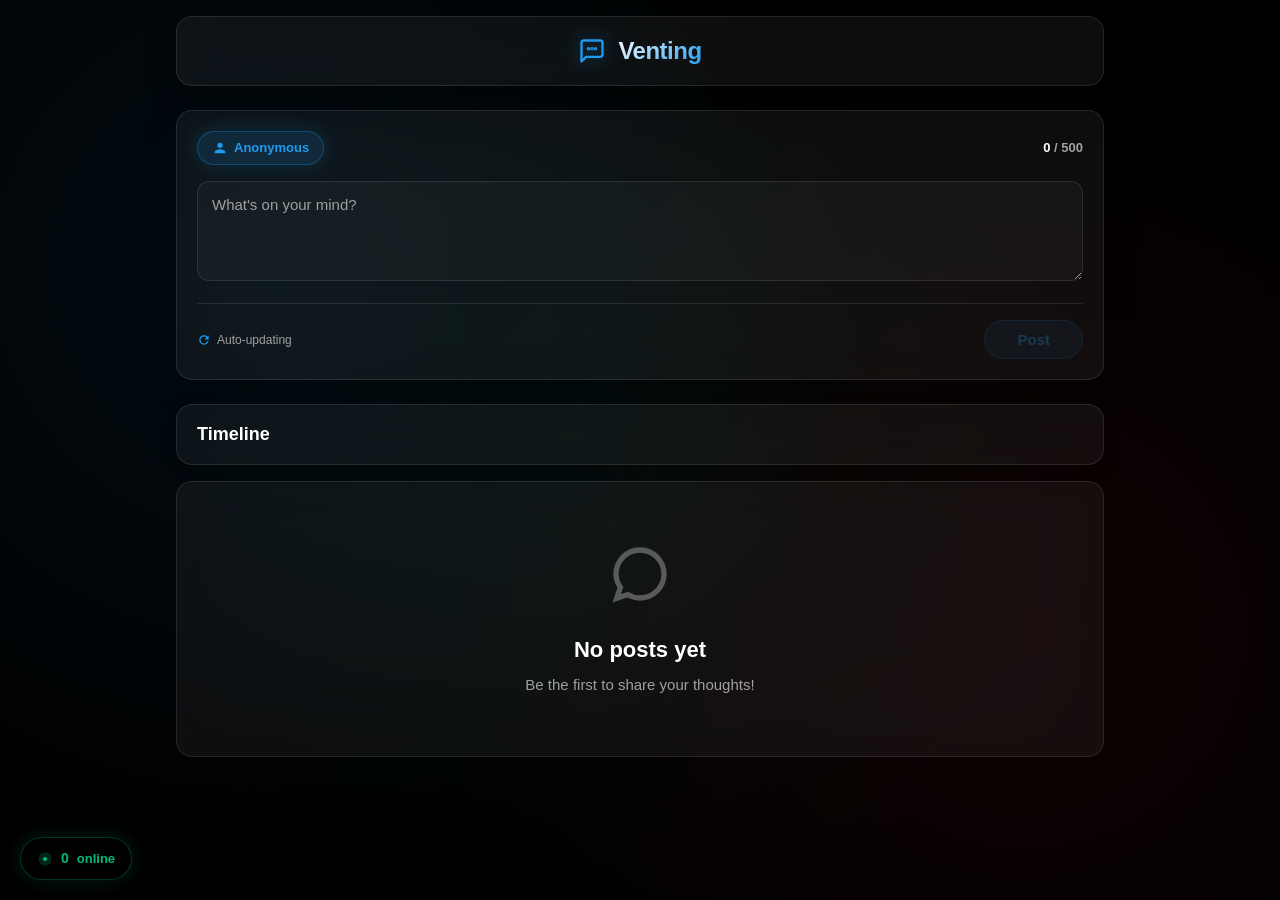
==== commit a0e2b434: "feat: Add comprehensive admin features and real-time online users tracking Major Features Added: - C" ====
--- a/index.html
+++ b/index.html
@@ -90,6 +90,15 @@
     <!-- Notification -->
     <div id="notification" class="notification"></div>
 
+    <!-- Online Users Indicator -->
+    <div class="online-users-indicator" id="onlineUsersIndicator">
+        <svg viewBox="0 0 24 24" fill="currentColor" class="online-icon">
+            <circle cx="12" cy="12" r="10" opacity="0.2"/>
+            <circle cx="12" cy="12" r="3" class="pulse"/>
+        </svg>
+        <span id="onlineUsersCount">0</span> online
+    </div>
+
     <script src="app.js"></script>
 </body>
 </html>
--- a/style.css
+++ b/style.css
@@ -694,3 +694,71 @@
     background: rgba(29, 155, 240, 0.3);
     color: var(--text-primary);
 }
+
+/* Online Users Indicator */
+.online-users-indicator {
+    position: fixed;
+    bottom: 20px;
+    left: 20px;
+    display: flex;
+    align-items: center;
+    gap: 8px;
+    padding: 10px 16px;
+    background: rgba(0, 0, 0, 0.7);
+    backdrop-filter: blur(20px);
+    -webkit-backdrop-filter: blur(20px);
+    border: 1px solid rgba(0, 186, 124, 0.3);
+    border-radius: 24px;
+    font-size: 13px;
+    font-weight: 600;
+    color: var(--success);
+    box-shadow:
+        0 4px 16px rgba(0, 0, 0, 0.4),
+        0 0 20px rgba(0, 186, 124, 0.2);
+    z-index: 999;
+    transition: all 0.3s ease;
+    animation: slideInUp 0.6s ease-out 0.5s both;
+}
+
+.online-users-indicator:hover {
+    background: rgba(0, 0, 0, 0.85);
+    border-color: var(--success);
+    box-shadow:
+        0 6px 24px rgba(0, 0, 0, 0.5),
+        0 0 30px rgba(0, 186, 124, 0.4);
+    transform: translateY(-2px);
+}
+
+.online-users-indicator .online-icon {
+    width: 16px;
+    height: 16px;
+    color: var(--success);
+}
+
+.online-users-indicator .pulse {
+    animation: pulse 2s ease-in-out infinite;
+    transform-origin: center;
+}
+
+#onlineUsersCount {
+    font-weight: 700;
+    font-size: 14px;
+}
+
+@media (max-width: 768px) {
+    .online-users-indicator {
+        bottom: 12px;
+        left: 12px;
+        padding: 8px 12px;
+        font-size: 12px;
+    }
+
+    .online-users-indicator .online-icon {
+        width: 14px;
+        height: 14px;
+    }
+
+    #onlineUsersCount {
+        font-size: 13px;
+    }
+}
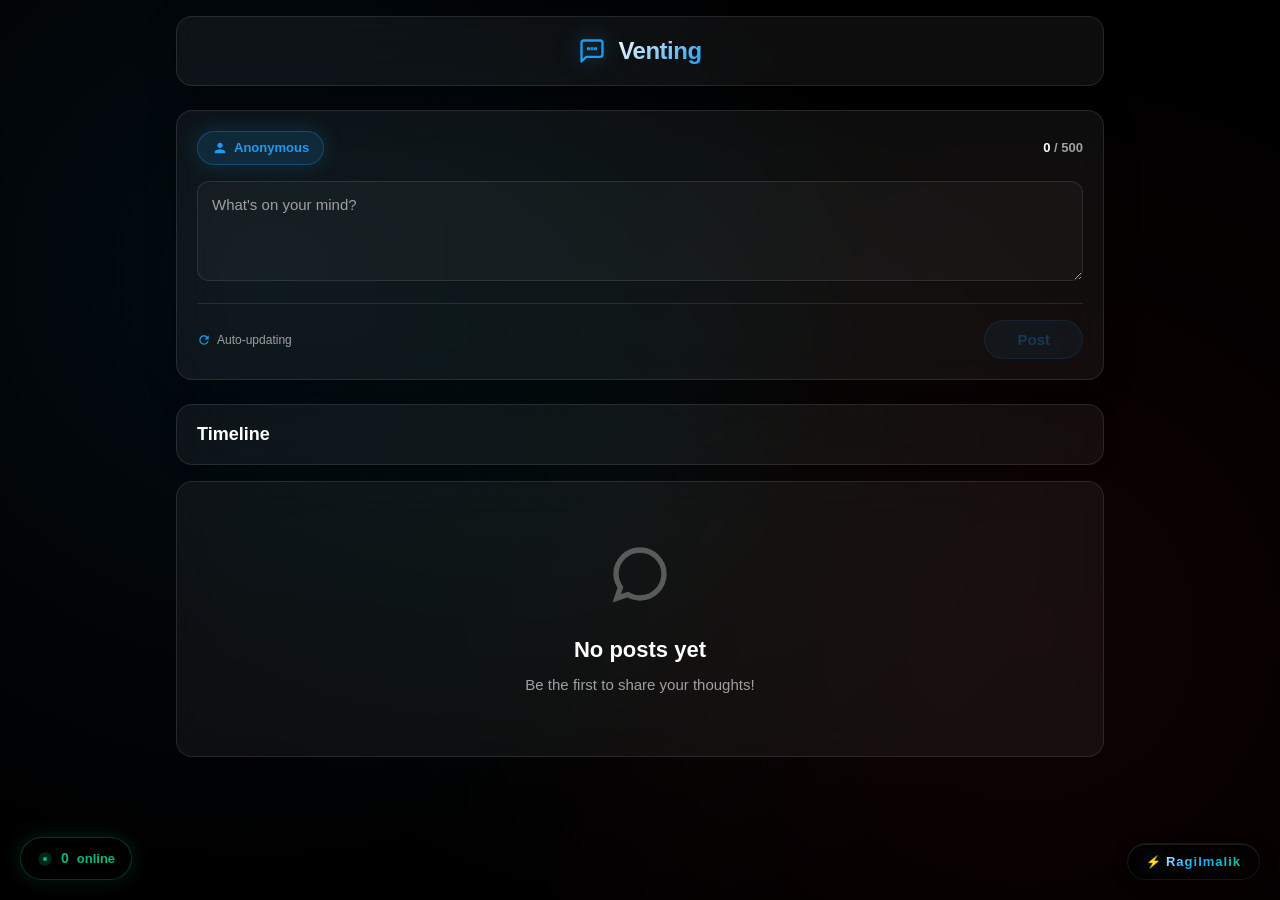
==== commit 3196d666: "feat: Add creator branding with stylish effects Added "Ragilmalik" branding to the main page with co" ====
--- a/index.html
+++ b/index.html
@@ -99,6 +99,11 @@
         <span id="onlineUsersCount">0</span> online
     </div>
 
+    <!-- Creator Branding -->
+    <div class="creator-brand">
+        <span class="brand-text">Ragilmalik</span>
+    </div>
+
     <script src="app.js"></script>
 </body>
 </html>
--- a/style.css
+++ b/style.css
@@ -74,7 +74,6 @@
         radial-gradient(circle at 80% 70%, rgba(244, 33, 46, 0.06) 0%, transparent 50%),
         radial-gradient(circle at 50% 50%, rgba(0, 186, 124, 0.04) 0%, transparent 60%),
         #000000;
-    animation: float 20s ease-in-out infinite;
 }
 
 /* Container - 75% width */
@@ -761,4 +760,165 @@
     #onlineUsersCount {
         font-size: 13px;
     }
-}
+
+    .compose-header {
+        flex-wrap: wrap;
+        gap: 8px;
+    }
+
+    .char-counter {
+        font-size: 12px;
+    }
+
+    .timeline-header {
+        flex-direction: column;
+        gap: 8px;
+        align-items: flex-start;
+    }
+
+    .timeline-header h2 {
+        font-size: 18px;
+    }
+
+    .post-meta {
+        font-size: 12px;
+    }
+
+    .post-content {
+        font-size: 14px;
+        line-height: 1.5;
+    }
+}
+
+@media (max-width: 480px) {
+    .container {
+        width: 100%;
+        padding: 8px;
+    }
+
+    .header {
+        padding: 10px 12px;
+        margin-bottom: 12px;
+    }
+
+    .logo h1 {
+        font-size: 18px;
+    }
+
+    .logo svg {
+        width: 20px;
+        height: 20px;
+    }
+
+    .compose-box {
+        padding: 12px;
+    }
+
+    #postContent {
+        font-size: 14px;
+        min-height: 80px;
+    }
+
+    .post {
+        padding: 12px;
+    }
+
+    .post-btn {
+        padding: 10px 20px;
+        font-size: 14px;
+    }
+
+    .online-users-indicator {
+        bottom: 8px;
+        left: 8px;
+        padding: 6px 10px;
+        font-size: 11px;
+    }
+
+    .online-users-indicator .online-icon {
+        width: 12px;
+        height: 12px;
+    }
+
+    #onlineUsersCount {
+        font-size: 12px;
+    }
+
+    .creator-brand {
+        bottom: 10px;
+        font-size: 11px;
+        padding: 6px 14px;
+    }
+
+    .brand-text::before {
+        font-size: 10px;
+    }
+}
+
+/* Creator Branding */
+.creator-brand {
+    position: fixed;
+    bottom: 20px;
+    right: 20px;
+    z-index: 998;
+    padding: 8px 18px;
+    background: rgba(0, 0, 0, 0.6);
+    backdrop-filter: blur(15px);
+    -webkit-backdrop-filter: blur(15px);
+    border: 1px solid rgba(255, 255, 255, 0.08);
+    border-radius: 20px;
+    font-size: 13px;
+    font-weight: 600;
+    letter-spacing: 1px;
+    box-shadow:
+        0 4px 16px rgba(0, 0, 0, 0.4),
+        inset 0 1px 0 rgba(255, 255, 255, 0.1);
+    transition: all 0.4s cubic-bezier(0.4, 0, 0.2, 1);
+    animation: slideInUp 0.8s ease-out 1s both;
+}
+
+.creator-brand:hover {
+    background: rgba(0, 0, 0, 0.8);
+    border-color: rgba(29, 155, 240, 0.4);
+    box-shadow:
+        0 8px 24px rgba(0, 0, 0, 0.5),
+        0 0 30px rgba(29, 155, 240, 0.3),
+        inset 0 1px 0 rgba(255, 255, 255, 0.15);
+    transform: translateY(-3px) scale(1.05);
+}
+
+.brand-text {
+    background: linear-gradient(
+        135deg,
+        #ffffff 0%,
+        #1d9bf0 50%,
+        #00ba7c 100%
+    );
+    -webkit-background-clip: text;
+    -webkit-text-fill-color: transparent;
+    background-clip: text;
+    position: relative;
+    display: inline-block;
+    filter: brightness(1.1);
+}
+
+.brand-text::before {
+    content: '⚡ ';
+    font-size: 12px;
+    -webkit-text-fill-color: var(--accent);
+    filter: drop-shadow(0 0 8px rgba(29, 155, 240, 0.6));
+    animation: pulse 2s ease-in-out infinite;
+}
+
+.creator-brand:hover .brand-text {
+    background: linear-gradient(
+        135deg,
+        #ffffff 0%,
+        #1d9bf0 30%,
+        #00ba7c 60%,
+        #ffd400 100%
+    );
+    -webkit-background-clip: text;
+    background-clip: text;
+    filter: brightness(1.3) drop-shadow(0 0 10px rgba(29, 155, 240, 0.5));
+}
